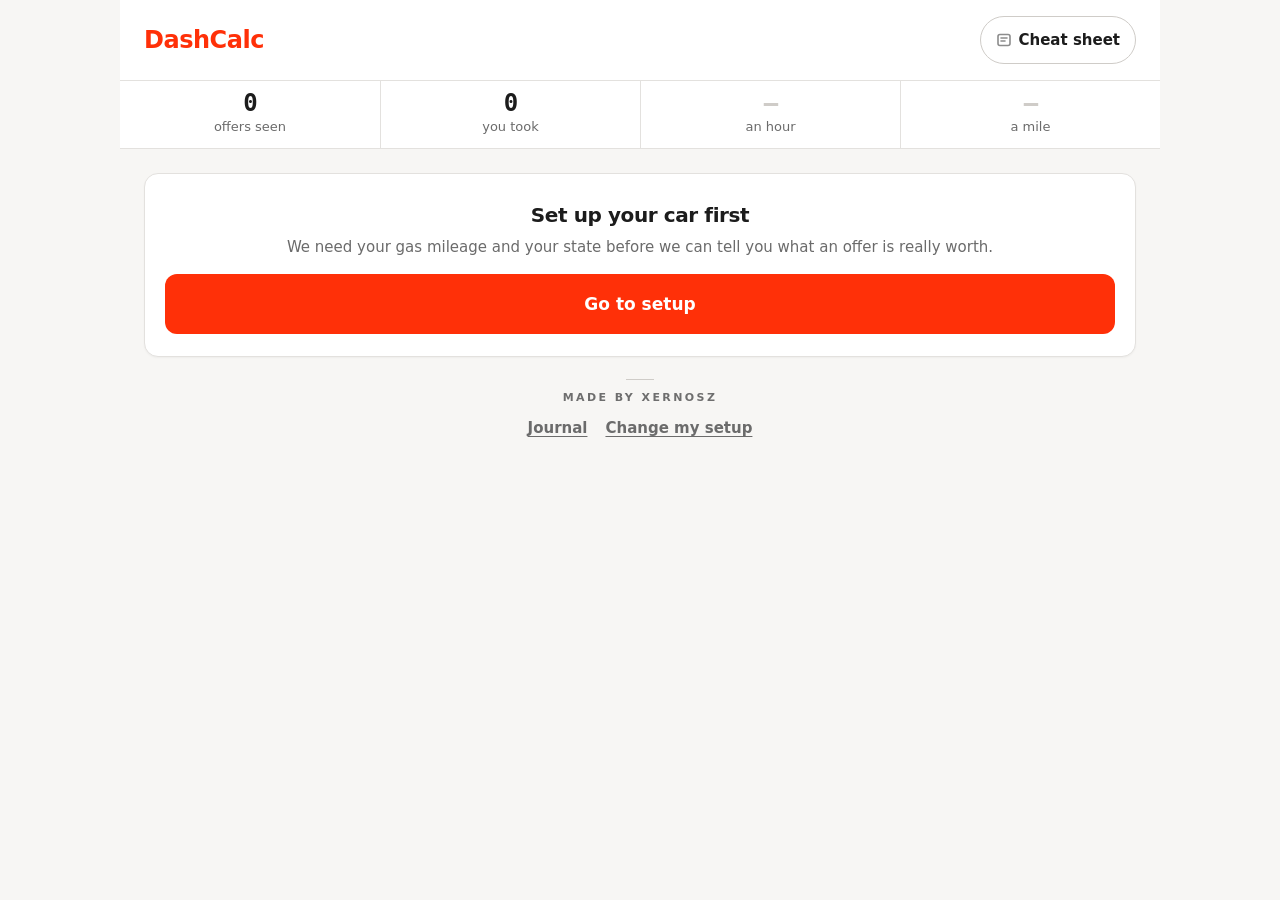
==== calculator.html @ b81530f4 "Added functionality for a toggle, in order to calculate for far trips back to a zone." ====
<!DOCTYPE html>
<html lang="en">

<head>
  <meta charset="UTF-8">
  <meta name="viewport" content="width=device-width, initial-scale=1, viewport-fit=cover">
  <meta name="color-scheme" content="light dark">
  <meta name="description" content="Type in a DoorDash offer and see what it really pays after gas and taxes.">
  <meta name="theme-color" content="#FFFFFF" media="(prefers-color-scheme: light)">
  <meta name="theme-color" content="#1D1D1D" media="(prefers-color-scheme: dark)">
  <title>Calculator &middot; DashCalc</title>

  <link rel="stylesheet" href="tokens.css">

  <style>
    .topbar {
      position: sticky;
      top: 0;
      z-index: 10;
      display: flex;
      align-items: center;
      justify-content: space-between;
      gap: 12px;
      padding: 11px 16px;
      background: var(--surface);
      border-bottom: 1px solid var(--border);
    }

    .topbar__mark {
      font-size: 1.25rem;
      font-weight: 800;
      letter-spacing: -0.02em;
      color: var(--red);
    }

    .topbar__sheet {
      display: flex;
      align-items: center;
      gap: 7px;
      min-height: 48px;
      padding: 0 15px;
      border: 1px solid var(--border-strong);
      border-radius: 999px;
      font-size: 0.9375rem;
      font-weight: 700;
      transition: border-color 150ms ease, background-color 150ms ease;
    }

    .topbar__sheet:focus-visible {
      border-color: var(--red);
      outline: none;
    }

    .topbar__sheet svg {
      opacity: 0.5;
      flex-shrink: 0;
    }

    .today {
      display: grid;
      grid-template-columns: repeat(4, 1fr);
      background: var(--surface);
      border-bottom: 1px solid var(--border);
    }

    .today__cell {
      padding: 9px 6px 11px;
      text-align: center;
    }

    .today__cell+.today__cell {
      border-left: 1px solid var(--border);
    }

    .today__v {
      font-family: var(--font-num);
      font-size: 1.25rem;
      font-weight: 800;
      letter-spacing: -0.03em;
      font-variant-numeric: tabular-nums;
      line-height: 1.1;
    }

    .today__v[data-grade] {
      color: var(--g);
    }

    .today__k {
      margin-top: 1px;
      font-size: 0.75rem;
      color: var(--text-dim);
    }

    .content {
      flex: 1;
      padding: 16px 16px 0;
    }

    .card {
      background: var(--surface);
      border: 1px solid var(--border);
      border-radius: var(--radius);
      box-shadow: 0 1px 2px rgba(0, 0, 0, 0.04);
      overflow: hidden;
    }

    .card+.card {
      margin-top: 14px;
    }

    .card__pad {
      padding: 16px;
    }

    .ask+.ask {
      margin-top: 16px;
    }

    .ask__q {
      display: block;
      font-size: 1.0625rem;
      font-weight: 700;
      letter-spacing: -0.01em;
    }

    .ask__control {
      display: flex;
      align-items: stretch;
      min-height: var(--tap);
      margin-top: 8px;
      background: var(--surface);
      border: 1px solid var(--border-strong);
      border-radius: 12px;
      overflow: hidden;
      transition: border-color 150ms ease, box-shadow 150ms ease;
    }

    .ask__control:focus-within {
      border-color: var(--red);
      box-shadow: 0 0 0 3px var(--red-tint);
    }

    .ask__sign {
      display: flex;
      align-items: center;
      padding-left: 14px;
      font-family: var(--font-num);
      font-size: 1.5rem;
      font-weight: 600;
      color: var(--text-mute);
    }

    .ask__input {
      flex: 1;
      min-width: 0;
      width: 100%;
      padding: 10px 12px;
      border: 0;
      background: transparent;
      outline: 0;
      font-family: var(--font-num);
      font-size: 1.75rem;
      font-weight: 600;
      letter-spacing: -0.03em;
      color: var(--text);
      font-variant-numeric: tabular-nums;
    }

    .ask__input::placeholder {
      color: var(--text-mute);
      font-weight: 500;
    }

    .ask__unit {
      display: flex;
      align-items: center;
      padding: 0 16px;
      background: var(--surface-2);
      border-left: 1px solid var(--border);
      font-size: 0.9375rem;
      font-weight: 600;
      color: var(--text-dim);
      white-space: nowrap;
    }

    .toggle {
      display: flex;
      align-items: center;
      gap: 14px;
      min-height: var(--tap);
      margin-top: 16px;
      padding-top: 16px;
      border-top: 1px solid var(--border);
      cursor: pointer;
    }

    .toggle__track {
      position: relative;
      flex-shrink: 0;
      width: 52px;
      height: 32px;
      border-radius: 999px;
      background: var(--border-strong);
      transition: background-color 150ms ease;
    }

    .toggle__thumb {
      position: absolute;
      top: 3px;
      left: 3px;
      width: 26px;
      height: 26px;
      border-radius: 50%;
      background: var(--surface);
      box-shadow: 0 1px 2px rgba(0, 0, 0, 0.25);
      transition: transform 150ms ease;
    }

    .toggle__input:checked+.toggle__track {
      background: var(--red);
    }

    .toggle__input:checked+.toggle__track .toggle__thumb {
      transform: translateX(20px);
    }

    .toggle__input:focus-visible+.toggle__track {
      outline: 2px solid var(--red);
      outline-offset: 2px;
    }

    .toggle__text {
      display: flex;
      flex-direction: column;
      gap: 2px;
    }

    .toggle__q {
      font-size: 1rem;
      font-weight: 700;
      letter-spacing: -0.01em;
    }

    .toggle__s {
      font-size: 0.8125rem;
      color: var(--text-dim);
      line-height: 1.3;
    }

    .more {
      border-top: 1px solid var(--border);
    }

    .more__sum {
      display: flex;
      align-items: center;
      gap: 9px;
      min-height: 54px;
      padding: 0 16px;
      list-style: none;
      cursor: pointer;
      font-size: 0.9375rem;
      font-weight: 600;
      color: var(--text-dim);
    }

    .more__sum::-webkit-details-marker {
      display: none;
    }

    .more__sum::before {
      content: "";
      flex-shrink: 0;
      width: 8px;
      height: 8px;
      border-right: 2px solid var(--text-mute);
      border-bottom: 2px solid var(--text-mute);
      transform: rotate(45deg) translate(-2px, -2px);
      transition: transform 180ms ease;
    }

    .more[open] .more__sum::before {
      transform: rotate(-135deg) translate(-2px, -2px);
    }

    .more__sum:focus-visible {
      outline: 2px solid var(--red);
      outline-offset: -2px;
    }

    .more__body {
      padding: 2px 16px 16px;
    }

    .verdict {
      display: flex;
      align-items: center;
      gap: 16px;
      padding: 18px 16px;
    }

    .dial {
      position: relative;
      flex: 0 0 auto;
      width: 108px;
      height: 108px;
      border-radius: 50%;
      background: conic-gradient(var(--g) 0 var(--fill, 0%), var(--border) var(--fill, 0%) 100%);
      display: grid;
      place-items: center;
      transition: background 260ms ease;
    }

    .dial::after {
      content: "";
      position: absolute;
      inset: 10px;
      border-radius: 50%;
      background: var(--surface);
    }

    .dial__in {
      position: relative;
      z-index: 1;
      text-align: center;
      line-height: 1;
    }

    .dial__letter {
      font-size: 3.5rem;
      font-weight: 900;
      letter-spacing: -0.06em;
      color: var(--g);
      transition: color 260ms ease;
    }

    .dial__word {
      margin-top: 4px;
      font-size: 0.625rem;
      font-weight: 700;
      letter-spacing: 0.16em;
      text-transform: uppercase;
      color: var(--text-mute);
    }

    .verdict__money {
      min-width: 0;
    }

    .verdict__big {
      font-family: var(--font-num);
      font-size: 2.875rem;
      font-weight: 800;
      letter-spacing: -0.055em;
      line-height: 1;
      font-variant-numeric: tabular-nums;
      color: var(--g);
      transition: color 260ms ease;
    }

    .verdict__sub {
      margin-top: 4px;
      font-size: 0.9375rem;
      font-weight: 600;
      color: var(--text-dim);
      line-height: 1.3;
    }

    .verdict__mile {
      margin-top: 10px;
      padding-top: 10px;
      border-top: 1px solid var(--border);
      font-size: 0.9375rem;
      font-weight: 600;
      color: var(--text-dim);
    }

    .verdict__mile span {
      font-family: var(--font-num);
      font-size: 1.3125rem;
      font-weight: 800;
      letter-spacing: -0.03em;
      font-variant-numeric: tabular-nums;
      color: var(--g);
      transition: color 260ms ease;
    }

    .verdict__note {
      margin-top: 7px;
      font-size: 0.8125rem;
      color: var(--text-mute);
    }

    .call {
      display: flex;
      align-items: center;
      justify-content: center;
      padding: 13px 16px;
      background: var(--g-tint);
      border-top: 1px solid var(--border);
      color: var(--g);
      font-size: 1.375rem;
      font-weight: 900;
      letter-spacing: 0.02em;
      text-transform: uppercase;
      transition: background-color 260ms ease, color 260ms ease;
    }

    #verdict[data-grade="S"] .dial__letter {
      color: var(--grade-s);
      text-shadow: 0 0 18px var(--grade-s), 0 0 5px var(--grade-s);
    }

    #verdict[data-grade="S"] .call {
      position: relative;
      overflow: hidden;
      border-top-color: var(--grade-s);
      letter-spacing: 0.14em;
    }

    #verdict[data-grade="S"] .call::after {
      content: "";
      position: absolute;
      top: 0;
      bottom: 0;
      left: 0;
      width: 55%;
      background: linear-gradient(100deg, transparent, var(--grade-s-shine), transparent);
      transform: translateX(-180%);
      animation: shine 2600ms ease-in-out infinite;
    }

    @keyframes shine {
      0% {
        transform: translateX(-180%);
      }

      55%,
      100% {
        transform: translateX(320%);
      }
    }

    .facts {
      display: grid;
      grid-template-columns: repeat(3, 1fr);
      border-top: 1px solid var(--border);
    }

    .facts__cell {
      padding: 12px 8px 13px;
      text-align: center;
    }

    .facts__cell+.facts__cell {
      border-left: 1px solid var(--border);
    }

    .facts__v {
      font-family: var(--font-num);
      font-size: 1.25rem;
      font-weight: 800;
      letter-spacing: -0.03em;
      font-variant-numeric: tabular-nums;
      line-height: 1.1;
    }

    .facts__k {
      margin-top: 2px;
      font-size: 0.8125rem;
      color: var(--text-dim);
    }

    .math__row {
      display: flex;
      align-items: baseline;
      gap: 8px;
      padding: 7px 0;
      font-size: 1rem;
    }

    .math__k {
      color: var(--text-dim);
      white-space: nowrap;
    }

    .math__dots {
      flex: 1;
      border-bottom: 1px dotted var(--border-strong);
      transform: translateY(-4px);
    }

    .math__v {
      font-family: var(--font-num);
      font-weight: 700;
      font-variant-numeric: tabular-nums;
      white-space: nowrap;
    }

    .math__v--neg {
      color: var(--grade-f);
    }

    .math__rule {
      height: 1px;
      background: var(--border-strong);
      margin: 8px 0;
    }

    .math__row--total .math__k {
      color: var(--text);
      font-weight: 700;
    }

    .math__note {
      margin-top: 10px;
      font-size: 0.8125rem;
      color: var(--text-mute);
    }

    .empty {
      display: flex;
      flex-direction: column;
      align-items: center;
      gap: 4px;
      padding: 44px 20px;
      text-align: center;
    }

    .empty__mark {
      width: 46px;
      height: 46px;
      margin-bottom: 8px;
      border-radius: 50%;
      border: 2px dashed var(--border-strong);
      display: grid;
      place-items: center;
      font-size: 1.25rem;
      font-weight: 800;
      color: var(--text-mute);
    }

    .empty__t {
      font-size: 1.0625rem;
      font-weight: 700;
      color: var(--text-dim);
    }

    .empty__s {
      font-size: 0.9375rem;
      color: var(--text-mute);
    }

    .setup__body {
      padding: 26px 20px 22px;
      text-align: center;
    }

    .setup__t {
      font-size: 1.25rem;
      font-weight: 800;
      letter-spacing: -0.02em;
    }

    .setup__s {
      margin-top: 6px;
      font-size: 0.9375rem;
      color: var(--text-dim);
    }

    .setup__go {
      display: flex;
      align-items: center;
      justify-content: center;
      min-height: var(--tap);
      margin-top: 16px;
      border-radius: 12px;
      background: var(--red-btn);
      color: var(--on-red);
      font-size: 1.0625rem;
      font-weight: 800;
      text-decoration: none;
    }

    .actions {
      position: sticky;
      bottom: 0;
      z-index: 5;
      display: grid;
      grid-template-columns: 1fr 1fr;
      gap: 10px;
      margin: 16px -16px 0;
      padding: 12px 16px calc(14px + env(safe-area-inset-bottom));
      background: var(--surface);
      border-top: 1px solid var(--border);
    }

    .btn {
      min-height: 64px;
      border-radius: 14px;
      font-size: 1.125rem;
      font-weight: 800;
      letter-spacing: 0.01em;
      transition: background-color 120ms ease, border-color 120ms ease, transform 80ms ease;
    }

    .btn:active {
      transform: translateY(1px);
    }

    .btn:focus-visible {
      outline: 2px solid var(--text);
      outline-offset: 3px;
    }

    .btn--skip {
      background: var(--surface);
      border: 2px solid var(--text-dim);
      color: var(--text-dim);
    }

    .btn--take {
      background: var(--red-btn);
      color: var(--on-red);
    }

    .credit__links {
      display: flex;
      gap: 18px;
    }

    .sheet-overlay {
      position: fixed;
      inset: 0;
      z-index: 40;
      display: flex;
      align-items: flex-end;
      justify-content: center;
      background: rgba(0, 0, 0, 0.42);
      backdrop-filter: blur(2px);
      -webkit-backdrop-filter: blur(2px);
      opacity: 0;
      transition: opacity 240ms ease;
    }

    .sheet-overlay--open {
      opacity: 1;
    }

    .sheet-overlay[hidden] {
      display: none;
    }

    .sheet {
      display: flex;
      flex-direction: column;
      width: 100%;
      max-width: 480px;
      max-height: 90vh;
      max-height: 90dvh;
      background: var(--surface);
      border-radius: 20px 20px 0 0;
      box-shadow: 0 -8px 34px rgba(0, 0, 0, 0.22);
      transform: translateY(100%);
      transition: transform 320ms cubic-bezier(0.2, 0.85, 0.3, 1.04), opacity 240ms ease;
    }

    .sheet--open {
      transform: translateY(0);
    }

    .sheet__grab {
      flex-shrink: 0;
      width: 40px;
      height: 5px;
      margin: 10px auto 0;
      border-radius: 999px;
      background: var(--border-strong);
    }

    .sheet__head {
      flex-shrink: 0;
      display: flex;
      align-items: flex-start;
      justify-content: space-between;
      gap: 12px;
      padding: 12px 16px 14px;
    }

    .sheet__title {
      font-size: 1.5rem;
      font-weight: 900;
      letter-spacing: -0.025em;
    }

    .sheet__sub {
      margin-top: 2px;
      font-size: 0.9375rem;
      color: var(--text-dim);
    }

    .sheet__x {
      flex: 0 0 auto;
      width: 48px;
      height: 48px;
      display: grid;
      place-items: center;
      border-radius: 50%;
      background: var(--surface-2);
      font-size: 1.5rem;
      line-height: 1;
      color: var(--text-dim);
    }

    .quick {
      flex-shrink: 0;
      margin: 0 16px;
      padding: 16px;
      border-radius: 12px;
      background: var(--grade-a-tint);
      border: 1px solid var(--grade-a);
      text-align: center;
    }

    .quick__k {
      font-size: 0.75rem;
      font-weight: 700;
      letter-spacing: 0.14em;
      text-transform: uppercase;
      color: var(--grade-a);
    }

    .quick__v {
      margin-top: 5px;
      font-size: 1.5rem;
      font-weight: 900;
      letter-spacing: -0.03em;
      color: var(--grade-a);
    }

    .quick__s {
      margin-top: 4px;
      font-size: 0.8125rem;
      color: var(--text-dim);
    }

    .seg {
      flex-shrink: 0;
      display: flex;
      gap: 4px;
      margin: 14px 16px 0;
      padding: 4px;
      background: var(--surface-2);
      border-radius: 12px;
    }

    .seg__b {
      flex: 1;
      min-height: 48px;
      border: 2px solid transparent;
      border-radius: 9px;
      font-size: 1rem;
      font-weight: 700;
      color: var(--text-dim);
      transition: background-color 160ms ease, color 160ms ease;
    }

    .seg__b--on {
      background: var(--surface);
      border: 2px solid var(--text);
      color: var(--text);
      box-shadow: 0 1px 3px rgba(0, 0, 0, 0.12);
    }

    .colhead {
      flex-shrink: 0;
      display: flex;
      margin-top: 16px;
      padding: 0 16px 8px;
      border-bottom: 1px solid var(--border);
      font-size: 0.8125rem;
      font-weight: 700;
      color: var(--text-mute);
    }

    .colhead span:first-child {
      flex: 0 0 128px;
    }

    .list {
      flex: 1;
      overflow-y: auto;
      -webkit-overflow-scrolling: touch;
      overscroll-behavior: contain;
    }

    .r {
      position: relative;
      display: flex;
      align-items: center;
      min-height: 58px;
      padding: 0 16px;
    }

    .r+.r::before {
      content: "";
      position: absolute;
      left: 16px;
      right: 16px;
      top: 0;
      height: 1px;
      background: var(--border);
    }

    .r__mi {
      flex: 0 0 128px;
      display: flex;
      align-items: baseline;
      gap: 4px;
      font-family: var(--font-num);
      font-variant-numeric: tabular-nums;
      color: var(--text-dim);
    }

    .r__mi b {
      font-size: 1.5rem;
      font-weight: 700;
      letter-spacing: -0.04em;
    }

    .r__mi i {
      font-style: normal;
      font-size: 0.8125rem;
      color: var(--text-mute);
    }

    .r__pay {
      display: flex;
      align-items: baseline;
      font-family: var(--font-num);
      font-variant-numeric: tabular-nums;
      letter-spacing: -0.045em;
    }

    .r__cur {
      font-size: 1rem;
      font-weight: 600;
      color: var(--text-mute);
      margin-right: 1px;
    }

    .r__d {
      font-size: 1.875rem;
      font-weight: 800;
    }

    .r__c {
      font-size: 1.0625rem;
      font-weight: 700;
      color: var(--text-dim);
    }

    .r--here {
      background: var(--red-tint);
    }

    .r--here::after {
      content: "";
      position: absolute;
      left: 0;
      top: 0;
      bottom: 0;
      width: 4px;
      background: var(--red);
    }

    .r--here .r__mi,
    .r--here .r__c {
      color: var(--text);
    }

    .r__flag {
      margin-left: auto;
      font-size: 0.75rem;
      font-weight: 800;
      color: var(--red);
    }

    .sheet__foot {
      flex-shrink: 0;
      padding: 14px 16px calc(18px + env(safe-area-inset-bottom));
      border-top: 1px solid var(--border);
      background: var(--surface-2);
      font-size: 0.9375rem;
      color: var(--text-dim);
      line-height: 1.45;
    }

    .sheet__foot b {
      color: var(--text);
    }

    .chips {
      display: flex;
      flex-wrap: wrap;
      gap: 5px;
      margin-top: 10px;
    }

    .chips span {
      font-family: var(--font-num);
      font-size: 0.75rem;
      color: var(--text-dim);
      background: var(--surface);
      border: 1px solid var(--border);
      border-radius: 6px;
      padding: 2px 7px;
    }

    @media (hover: hover) {
      .topbar__sheet:hover {
        border-color: var(--red);
      }

      .btn--skip:hover {
        border-color: var(--text-dim);
        color: var(--text);
      }

      .btn--take:hover,
      .setup__go:hover {
        background: var(--red-press);
      }

      .sheet__x:hover {
        background: var(--border);
        color: var(--text);
      }

      .credit__link:hover {
        color: var(--accent);
      }
    }

    @media (max-width: 360px) {
      .verdict {
        gap: 12px;
        padding: 16px 12px;
      }

      .dial {
        width: 88px;
        height: 88px;
      }

      .dial__letter {
        font-size: 2.5rem;
      }

      .verdict__big {
        font-size: 2rem;
      }

      .facts__v {
        font-size: 1.0625rem;
      }

      .r__mi,
      .colhead span:first-child {
        flex: 0 0 96px;
      }
    }

    @media (min-width: 620px) {
      body {
        font-size: 1.125rem;
      }

      .app {
        max-width: 560px;
      }

      .content {
        padding: 20px 20px 0;
      }

      .actions {
        margin: 20px -20px 0;
        padding: 14px 20px calc(16px + env(safe-area-inset-bottom));
      }

      .ask__input {
        font-size: 1.875rem;
      }

      .verdict__big {
        font-size: 3rem;
      }

      .dial {
        width: 120px;
        height: 120px;
      }

      .dial__letter {
        font-size: 3.5rem;
      }
    }

    @media (min-width: 900px) {
      body {
        padding-bottom: 40px;
      }

      .app {
        max-width: 1040px;
        min-height: 0;
      }

      .topbar {
        position: static;
        padding: 16px 24px;
      }

      .topbar__mark {
        font-size: 1.5rem;
      }

      .today__v {
        font-size: 1.5rem;
      }

      .today__k {
        font-size: 0.8125rem;
      }

      .content {
        padding: 24px 24px 0;
      }

      #calc-body {
        display: grid;
        grid-template-columns: minmax(0, 1fr) minmax(0, 1fr);
        gap: 20px;
        align-items: start;
      }

      #calc-body[hidden] {
        display: none;
      }

      .offer-card {
        grid-column: 1;
        grid-row: 1;
      }

      #verdict {
        grid-column: 2;
        grid-row: 1;
        margin-top: 0;
      }

      .actions {
        grid-column: 2;
        grid-row: 2;
        position: static;
        margin: 0;
        padding: 0;
        background: none;
        border-top: 0;
      }

      .card__pad {
        padding: 20px;
      }

      .ask__input {
        font-size: 2rem;
      }

      .verdict {
        gap: 20px;
        padding: 24px 20px;
      }

      .verdict__big {
        font-size: 3.25rem;
      }

      .dial {
        width: 128px;
        height: 128px;
      }

      .dial__letter {
        font-size: 3.75rem;
      }

      .call {
        padding: 15px 16px;
        font-size: 1.5rem;
      }

      .facts__v {
        font-size: 1.375rem;
      }

      .sheet-overlay {
        align-items: center;
        padding: 24px;
      }

      .sheet {
        max-width: 560px;
        max-height: 84vh;
        max-height: 84dvh;
        border-radius: 18px;
        opacity: 0;
        transform: translateY(14px) scale(0.97);
      }

      .sheet--open {
        opacity: 1;
        transform: none;
      }

      .sheet__grab {
        display: none;
      }

      .sheet__foot {
        padding-bottom: 18px;
      }
    }

    @media (max-height: 540px) and (orientation: landscape) {

      .topbar,
      .actions {
        position: static;
      }

      .dial {
        width: 84px;
        height: 84px;
      }

      .dial__letter {
        font-size: 2.5rem;
      }

      .verdict {
        padding: 14px 16px;
      }

      .verdict__big {
        font-size: 2.25rem;
      }

      .ask__control {
        min-height: 48px;
      }

      .ask__input {
        font-size: 1.5rem;
      }

      .btn {
        min-height: 50px;
      }

      .call {
        padding: 9px 16px;
        font-size: 1.125rem;
      }
    }
  </style>
</head>

<body>
  <div class="app">

    <header class="topbar">
      <span class="topbar__mark">DashCalc</span>
      <button class="topbar__sheet" id="sheet-open" type="button">
        <svg width="16" height="16" viewBox="0 0 16 16" fill="none" aria-hidden="true" focusable="false">
          <rect x="2" y="2.5" width="12" height="11" rx="2" stroke="currentColor" stroke-width="1.6" />
          <path d="M5 6h6M5 9h4" stroke="currentColor" stroke-width="1.6" stroke-linecap="round" />
        </svg>
        Cheat sheet
      </button>
    </header>

    <div class="today">
      <div class="today__cell">
        <div class="today__v" id="today-seen">0</div>
        <div class="today__k">offers seen</div>
      </div>
      <div class="today__cell">
        <div class="today__v" id="today-taken">0</div>
        <div class="today__k">you took</div>
      </div>
      <div class="today__cell">
        <div class="today__v" id="today-hourly">&mdash;</div>
        <div class="today__k">an hour</div>
      </div>
      <div class="today__cell">
        <div class="today__v" id="today-permile">&mdash;</div>
        <div class="today__k">a mile</div>
      </div>
    </div>

    <main class="content">
      <h1 class="vh">Offer calculator</h1>

      <section class="card" id="no-setup" hidden>
        <div class="setup__body">
          <h2 class="setup__t">Set up your car first</h2>
          <p class="setup__s">We need your gas mileage and your state before we can tell you what an offer is really
            worth.</p>
          <a class="setup__go" href="index.html">Go to setup</a>
        </div>
      </section>

      <div id="calc-body">

        <section class="card offer-card">
          <div class="card__pad">
            <div class="ask">
              <label class="ask__q" for="offer-pay">How much do they pay?</label>
              <div class="ask__control">
                <span class="ask__sign" aria-hidden="true">$</span>
                <input class="ask__input" id="offer-pay" name="offerPay" type="text" inputmode="decimal"
                  enterkeyhint="next" autocomplete="off" placeholder="0.00">
              </div>
            </div>

            <div class="ask">
              <label class="ask__q" for="offer-miles">How many miles?</label>
              <div class="ask__control">
                <input class="ask__input" id="offer-miles" name="offerMiles" type="text" inputmode="decimal"
                  enterkeyhint="done" autocomplete="off" placeholder="0.0">
                <span class="ask__unit">miles</span>
              </div>
            </div>

            <label class="toggle" for="far-trip">
              <input class="toggle__input vh" type="checkbox" id="far-trip" name="farTrip">
              <span class="toggle__track" aria-hidden="true">
                <span class="toggle__thumb"></span>
              </span>
              <span class="toggle__text">
                <span class="toggle__q">Far trip?</span>
                <span class="toggle__s">We'll double the mileage to cover driving back to a zone.</span>
              </span>
            </label>
          </div>

        </section>

        <section class="card" id="verdict" data-grade="" style="--fill:0%">

          <div id="verdict-empty">
            <div class="empty">
              <span class="empty__mark" aria-hidden="true">?</span>
              <span class="empty__t">Type the offer above</span>
              <span class="empty__s">You'll get an answer right away</span>
            </div>
          </div>

          <div id="verdict-body" hidden>
            <div class="verdict">
              <div class="dial">
                <div class="dial__in">
                  <div class="dial__letter" id="verdict-letter">&mdash;</div>
                  <div class="dial__word">Grade</div>
                </div>
              </div>
              <div class="verdict__money">
                <div class="verdict__big" id="verdict-hourly">$0.00</div>
                <div class="verdict__sub">an hour</div>
                <div class="verdict__mile"><span id="verdict-permile">$0.00</span> a mile</div>
                <div class="verdict__note">after gas and taxes</div>
              </div>
            </div>

            <div class="call" id="verdict-call" aria-live="polite" aria-atomic="true">&mdash;</div>

            <div class="facts">
              <div class="facts__cell">
                <div class="facts__v" id="fact-keep">&mdash;</div>
                <div class="facts__k">you keep</div>
              </div>
              <div class="facts__cell">
                <div class="facts__v" id="fact-time">&mdash;</div>
                <div class="facts__k">how long</div>
              </div>
              <div class="facts__cell">
                <div class="facts__v" id="fact-costs">&mdash;</div>
                <div class="facts__k">gas + tax</div>
              </div>
            </div>

            <details class="more">
              <summary class="more__sum">See the math</summary>
              <div class="more__body">
                <div class="math__row">
                  <span class="math__k">They pay you</span>
                  <span class="math__dots"></span>
                  <span class="math__v" id="math-pay">&mdash;</span>
                </div>
                <div class="math__row">
                  <span class="math__k">Gas costs you</span>
                  <span class="math__dots"></span>
                  <span class="math__v math__v--neg" id="math-gas">&mdash;</span>
                </div>
                <div class="math__row">
                  <span class="math__k">Save for taxes</span>
                  <span class="math__dots"></span>
                  <span class="math__v math__v--neg" id="math-tax">&mdash;</span>
                </div>
                <div class="math__rule"></div>
                <div class="math__row math__row--total">
                  <span class="math__k">You keep</span>
                  <span class="math__dots"></span>
                  <span class="math__v" id="math-keep">&mdash;</span>
                </div>
                <p class="math__note">Taxes are what you should set aside, not what you pay today.</p>
              </div>
            </details>
          </div>
        </section>

        <div class="actions">
          <button class="btn btn--skip" id="btn-skip" type="button">Skip it</button>
          <button class="btn btn--take" id="btn-take" type="button">Take it</button>
        </div>
      </div>

    </main>

    <footer class="credit">
      <span class="credit__text">Made by Xernosz</span>
      <div class="credit__links">
        <a class="credit__link" href="ledger.html">Journal</a>
        <a class="credit__link" href="index.html">Change my setup</a>
      </div>
    </footer>
  </div>

  <div class="sheet-overlay" id="sheet-overlay" hidden>
    <div class="sheet" id="sheet" role="dialog" aria-modal="true" aria-labelledby="sheet-title">

      <span class="sheet__grab" aria-hidden="true"></span>

      <div class="sheet__head">
        <div>
          <h2 class="sheet__title" id="sheet-title">Cheat sheet</h2>
          <p class="sheet__sub">What an offer should pay</p>
        </div>
        <button class="sheet__x" id="sheet-close" type="button" aria-label="Close">&times;</button>
      </div>

      <div class="quick">
        <div class="quick__k">Easy way to remember</div>
        <div class="quick__v" id="sheet-quick">&mdash;</div>
        <div class="quick__s">Works for your car, your gas, your state</div>
      </div>

      <div class="seg" role="group" aria-label="Which line to show">
        <button class="seg__b seg__b--on" id="seg-good" type="button" aria-pressed="true">Good</button>
        <button class="seg__b" id="seg-great" type="button" aria-pressed="false">Great</button>
      </div>

      <div class="colhead">
        <span>If it's this far</span>
        <span>It should pay</span>
      </div>

      <div class="list" id="sheet-list">
        <div class="r" data-mi="1">
          <div class="r__mi"><b>1</b><i>mile</i></div>
          <div class="r__pay"><span class="r__cur">$</span><span class="r__d">&mdash;</span><span class="r__c"></span>
          </div>
          <span class="r__flag" hidden>yours</span>
        </div>
        <div class="r" data-mi="2">
          <div class="r__mi"><b>2</b><i>miles</i></div>
          <div class="r__pay"><span class="r__cur">$</span><span class="r__d">&mdash;</span><span class="r__c"></span>
          </div>
          <span class="r__flag" hidden>yours</span>
        </div>
        <div class="r" data-mi="3">
          <div class="r__mi"><b>3</b><i>miles</i></div>
          <div class="r__pay"><span class="r__cur">$</span><span class="r__d">&mdash;</span><span class="r__c"></span>
          </div>
          <span class="r__flag" hidden>yours</span>
        </div>
        <div class="r" data-mi="4">
          <div class="r__mi"><b>4</b><i>miles</i></div>
          <div class="r__pay"><span class="r__cur">$</span><span class="r__d">&mdash;</span><span class="r__c"></span>
          </div>
          <span class="r__flag" hidden>yours</span>
        </div>
        <div class="r" data-mi="5">
          <div class="r__mi"><b>5</b><i>miles</i></div>
          <div class="r__pay"><span class="r__cur">$</span><span class="r__d">&mdash;</span><span class="r__c"></span>
          </div>
          <span class="r__flag" hidden>yours</span>
        </div>
        <div class="r" data-mi="6">
          <div class="r__mi"><b>6</b><i>miles</i></div>
          <div class="r__pay"><span class="r__cur">$</span><span class="r__d">&mdash;</span><span class="r__c"></span>
          </div>
          <span class="r__flag" hidden>yours</span>
        </div>
        <div class="r" data-mi="7">
          <div class="r__mi"><b>7</b><i>miles</i></div>
          <div class="r__pay"><span class="r__cur">$</span><span class="r__d">&mdash;</span><span class="r__c"></span>
          </div>
          <span class="r__flag" hidden>yours</span>
        </div>
        <div class="r" data-mi="8">
          <div class="r__mi"><b>8</b><i>miles</i></div>
          <div class="r__pay"><span class="r__cur">$</span><span class="r__d">&mdash;</span><span class="r__c"></span>
          </div>
          <span class="r__flag" hidden>yours</span>
        </div>
        <div class="r" data-mi="9">
          <div class="r__mi"><b>9</b><i>miles</i></div>
          <div class="r__pay"><span class="r__cur">$</span><span class="r__d">&mdash;</span><span class="r__c"></span>
          </div>
          <span class="r__flag" hidden>yours</span>
        </div>
        <div class="r" data-mi="10">
          <div class="r__mi"><b>10</b><i>miles</i></div>
          <div class="r__pay"><span class="r__cur">$</span><span class="r__d">&mdash;</span><span class="r__c"></span>
          </div>
          <span class="r__flag" hidden>yours</span>
        </div>
        <div class="r" data-mi="11">
          <div class="r__mi"><b>11</b><i>miles</i></div>
          <div class="r__pay"><span class="r__cur">$</span><span class="r__d">&mdash;</span><span class="r__c"></span>
          </div>
          <span class="r__flag" hidden>yours</span>
        </div>
        <div class="r" data-mi="12">
          <div class="r__mi"><b>12</b><i>miles</i></div>
          <div class="r__pay"><span class="r__cur">$</span><span class="r__d">&mdash;</span><span class="r__c"></span>
          </div>
          <span class="r__flag" hidden>yours</span>
        </div>
        <div class="r" data-mi="13">
          <div class="r__mi"><b>13</b><i>miles</i></div>
          <div class="r__pay"><span class="r__cur">$</span><span class="r__d">&mdash;</span><span class="r__c"></span>
          </div>
          <span class="r__flag" hidden>yours</span>
        </div>
        <div class="r" data-mi="14">
          <div class="r__mi"><b>14</b><i>miles</i></div>
          <div class="r__pay"><span class="r__cur">$</span><span class="r__d">&mdash;</span><span class="r__c"></span>
          </div>
          <span class="r__flag" hidden>yours</span>
        </div>
        <div class="r" data-mi="15">
          <div class="r__mi"><b>15</b><i>miles</i></div>
          <div class="r__pay"><span class="r__cur">$</span><span class="r__d">&mdash;</span><span class="r__c"></span>
          </div>
          <span class="r__flag" hidden>yours</span>
        </div>
      </div>

      <div class="sheet__foot">
        Pay less than this and you're making <b>under $20 an hour</b> once gas and taxes come out.
        <div class="chips" id="sheet-chips">
          <span>&mdash; mpg</span>
          <span>&mdash; /gal</span>
          <span>&mdash;</span>
          <span>&mdash; min wait</span>
          <span>&mdash; mph</span>
        </div>
      </div>
    </div>
  </div>

  <script src="offers.js"></script>
  <script src="calculator.js"></script>
</body>

</html>
---- tokens.css ----
*,
*::before,
*::after {
  box-sizing: border-box;
  margin: 0;
  padding: 0;
}

html {
  -webkit-text-size-adjust: 100%;
}

body {
  min-height: 100vh;
  min-height: 100dvh;
}

input,
select,
button,
textarea {
  font: inherit;
  color: inherit;
}

button {
  cursor: pointer;
  background: none;
  border: 0;
}

a {
  color: inherit;
}

a,
button,
summary {
  -webkit-tap-highlight-color: transparent;
}

.vh {
  position: absolute;
  width: 1px;
  height: 1px;
  margin: -1px;
  padding: 0;
  overflow: hidden;
  clip-path: inset(50%);
  white-space: nowrap;
  border: 0;
}

:root {
  --red: #FF3008;
  --red-press: #C72405;
  --red-btn: var(--red);
  --red-tint: #FFEDE8;
  --on-red: #FFFFFF;

  --accent: #927209;

  --bg: #F7F6F4;
  --surface: #FFFFFF;
  --surface-2: #F2F1EF;

  --text: #1C1C1C;
  --text-dim: #6B6B6B;
  --text-mute: #6E6E6E;

  --border: #E3E1DE;
  --border-strong: #CFCCC8;

  --good: #12824A;

  --tap: 60px;
  --radius: 14px;

  --font: system-ui, -apple-system, "Segoe UI", Roboto, Helvetica, Arial, sans-serif;
  --font-num: ui-monospace, "SF Mono", "Cascadia Mono", "Segoe UI Mono", Menlo, Consolas, monospace;

  --grade-a: #0E6B45;
  --grade-b: #3D8B3A;
  --grade-c: #A67A00;
  --grade-d: #C2621B;
  --grade-f: #A8231A;

  --grade-a-tint: #E4EFEA;
  --grade-b-tint: #E9F1E6;
  --grade-c-tint: #F7F0DC;
  --grade-d-tint: #FAECE1;
  --grade-f-tint: #F7E6E4;

  --grade-s: #927209;
  --grade-s-tint: #F7EDCB;
  --grade-s-shine: rgba(255, 244, 214, 0.75);
}

@media (prefers-color-scheme: dark) {
  :root {
    --red: #FF5A3C;
    --red-press: #D9330F;
    --red-btn: #E6390F;
    --red-tint: #2A1712;
    --on-red: #FFFFFF;

    --accent: #F0CE63;

    --bg: #121212;
    --surface: #1D1D1D;
    --surface-2: #262626;

    --text: #F1F0EE;
    --text-dim: #A3A09C;
    --text-mute: #96938F;

    --border: #333230;
    --border-strong: #454341;

    --good: #4ADE80;

    --grade-a: #3FBF89;
    --grade-b: #63C463;
    --grade-c: #E0A93C;
    --grade-d: #E8834A;
    --grade-f: #E96A5E;

    --grade-a-tint: #12261F;
    --grade-b-tint: #17251A;
    --grade-c-tint: #2B2412;
    --grade-d-tint: #2C1E14;
    --grade-f-tint: #2C1816;

    --grade-s: #F0CE63;
    --grade-s-tint: #2E2708;
    --grade-s-shine: rgba(255, 240, 194, 0.5);
  }
}

[data-grade="A"] {
  --g: var(--grade-a);
  --g-tint: var(--grade-a-tint);
}

[data-grade="B"] {
  --g: var(--grade-b);
  --g-tint: var(--grade-b-tint);
}

[data-grade="C"] {
  --g: var(--grade-c);
  --g-tint: var(--grade-c-tint);
}

[data-grade="D"] {
  --g: var(--grade-d);
  --g-tint: var(--grade-d-tint);
}

[data-grade="F"] {
  --g: var(--grade-f);
  --g-tint: var(--grade-f-tint);
}

[data-grade="S"] {
  --g: var(--grade-s);
  --g-tint: var(--grade-s-tint);
}

[data-grade=""] {
  --g: var(--border-strong);
  --g-tint: var(--surface-2);
}

body {
  background: var(--bg);
  color: var(--text);
  font-family: var(--font);
  font-size: 1.0625rem;
  line-height: 1.5;
  -webkit-font-smoothing: antialiased;
}

.app {
  max-width: 480px;
  margin: 0 auto;
  min-height: 100vh;
  min-height: 100dvh;
  background: var(--bg);
  display: flex;
  flex-direction: column;
}

.credit {
  display: flex;
  flex-direction: column;
  align-items: center;
  gap: 10px;
  padding: 22px 20px calc(26px + env(safe-area-inset-bottom));
  text-align: center;
}

.credit::before {
  content: "";
  width: 28px;
  height: 1px;
  background: var(--border-strong);
}

.credit__text {
  font-size: 0.6875rem;
  font-weight: 600;
  text-transform: uppercase;
  letter-spacing: 0.22em;
  color: var(--text-mute);
}

.credit__name {
  color: var(--text-dim);
}

.credit__link {
  font-size: 0.9375rem;
  font-weight: 600;
  color: var(--text-dim);
  text-decoration: underline;
  text-underline-offset: 3px;
}

@media (prefers-reduced-motion: reduce) {

  *,
  *::before,
  *::after {
    animation-duration: 0.01ms !important;
    transition-duration: 0.01ms !important;
  }
}
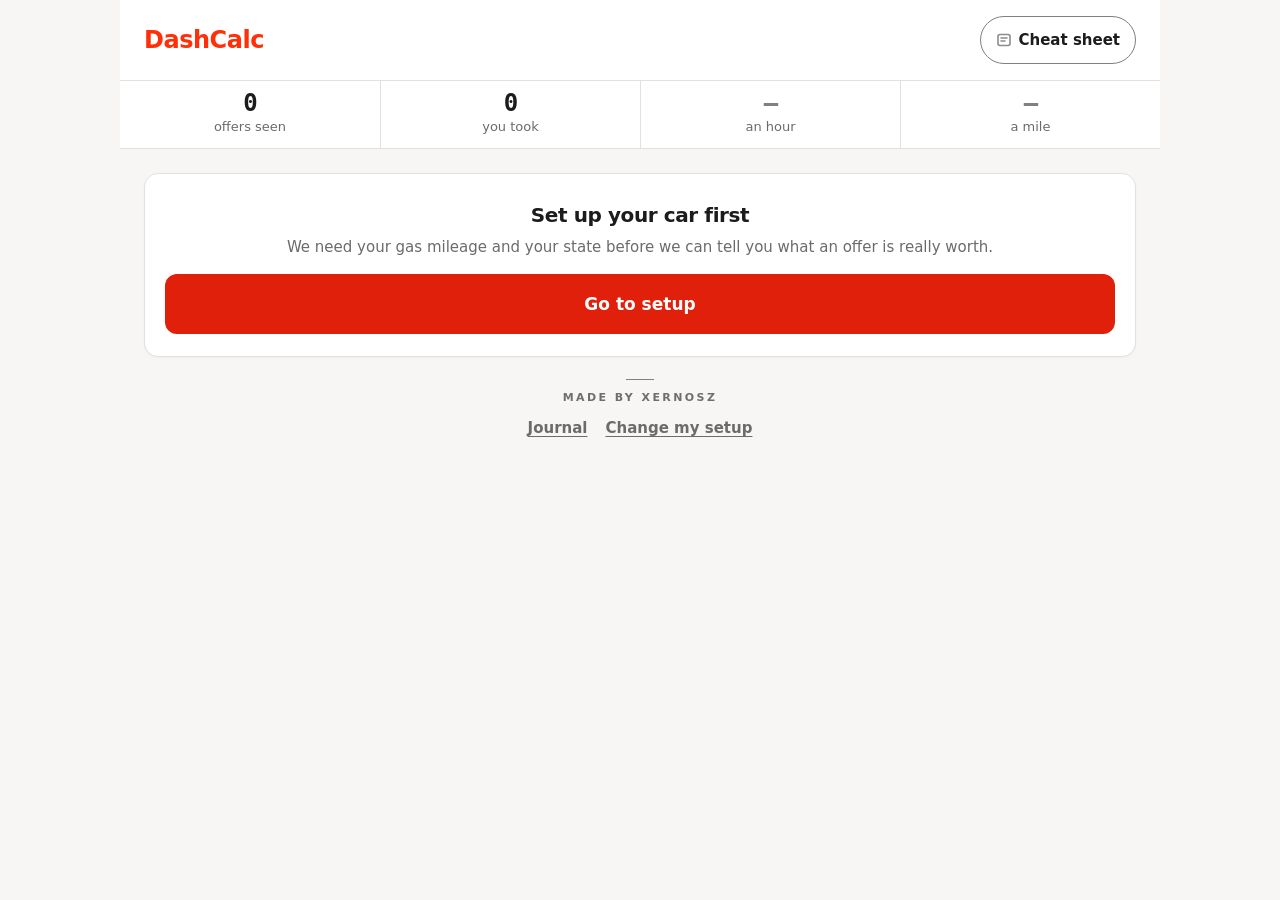
==== commit 09bed9a9: "Fix for button and border contrast, and darkmode knob color" ====
--- a/calculator.html
+++ b/calculator.html
@@ -5,7 +5,7 @@
   <meta charset="UTF-8">
   <meta name="viewport" content="width=device-width, initial-scale=1, viewport-fit=cover">
   <meta name="color-scheme" content="light dark">
-  <meta name="description" content="Type in a DoorDash offer and see what it really pays after gas and taxes.">
+  <meta name="description" content="Type in a DoorDash offer and see what it really pays after gas, wear, and taxes.">
   <meta name="theme-color" content="#FFFFFF" media="(prefers-color-scheme: light)">
   <meta name="theme-color" content="#1D1D1D" media="(prefers-color-scheme: dark)">
   <title>Calculator &middot; DashCalc</title>
@@ -211,7 +211,7 @@
       width: 26px;
       height: 26px;
       border-radius: 50%;
-      background: var(--surface);
+      background: var(--on-red);
       box-shadow: 0 1px 2px rgba(0, 0, 0, 0.25);
       transition: transform 150ms ease;
     }
@@ -1280,7 +1280,7 @@
                 <div class="verdict__big" id="verdict-hourly">$0.00</div>
                 <div class="verdict__sub">an hour</div>
                 <div class="verdict__mile"><span id="verdict-permile">$0.00</span> a mile</div>
-                <div class="verdict__note">after gas and taxes</div>
+                <div class="verdict__note">after gas, wear, and taxes</div>
               </div>
             </div>
 
@@ -1297,7 +1297,7 @@
               </div>
               <div class="facts__cell">
                 <div class="facts__v" id="fact-costs">&mdash;</div>
-                <div class="facts__k">gas + tax</div>
+                <div class="facts__k">costs</div>
               </div>
             </div>
 
@@ -1315,6 +1315,11 @@
                   <span class="math__v math__v--neg" id="math-gas">&mdash;</span>
                 </div>
                 <div class="math__row">
+                  <span class="math__k">Wear and tear</span>
+                  <span class="math__dots"></span>
+                  <span class="math__v math__v--neg" id="math-wear">&mdash;</span>
+                </div>
+                <div class="math__row">
                   <span class="math__k">Save for taxes</span>
                   <span class="math__dots"></span>
                   <span class="math__v math__v--neg" id="math-tax">&mdash;</span>
@@ -1325,7 +1330,7 @@
                   <span class="math__dots"></span>
                   <span class="math__v" id="math-keep">&mdash;</span>
                 </div>
-                <p class="math__note">Taxes are what you should set aside, not what you pay today.</p>
+                <p class="math__note">Taxes are what you should set aside, not what you pay today. Wear and tear is a rough estimate, not an exact cost.</p>
               </div>
             </details>
           </div>
@@ -1471,7 +1476,7 @@
       </div>
 
       <div class="sheet__foot">
-        Pay less than this and you're making <b>under $20 an hour</b> once gas and taxes come out.
+        Pay less than this and you're below the line you picked, once gas, wear, and taxes come out.
         <div class="chips" id="sheet-chips">
           <span>&mdash; mpg</span>
           <span>&mdash; /gal</span>
--- a/tokens.css
+++ b/tokens.css
@@ -54,7 +54,7 @@
 :root {
   --red: #FF3008;
   --red-press: #C72405;
-  --red-btn: var(--red);
+  --red-btn: #E0200A;
   --red-tint: #FFEDE8;
   --on-red: #FFFFFF;
 
@@ -69,7 +69,7 @@
   --text-mute: #6E6E6E;
 
   --border: #E3E1DE;
-  --border-strong: #CFCCC8;
+  --border-strong: #808080;
 
   --good: #12824A;
 
@@ -100,7 +100,7 @@
   :root {
     --red: #FF5A3C;
     --red-press: #D9330F;
-    --red-btn: #E6390F;
+    --red-btn: #E0200A;
     --red-tint: #2A1712;
     --on-red: #FFFFFF;
 
@@ -115,7 +115,7 @@
     --text-mute: #96938F;
 
     --border: #333230;
-    --border-strong: #454341;
+    --border-strong: #7A7A7A;
 
     --good: #4ADE80;
 
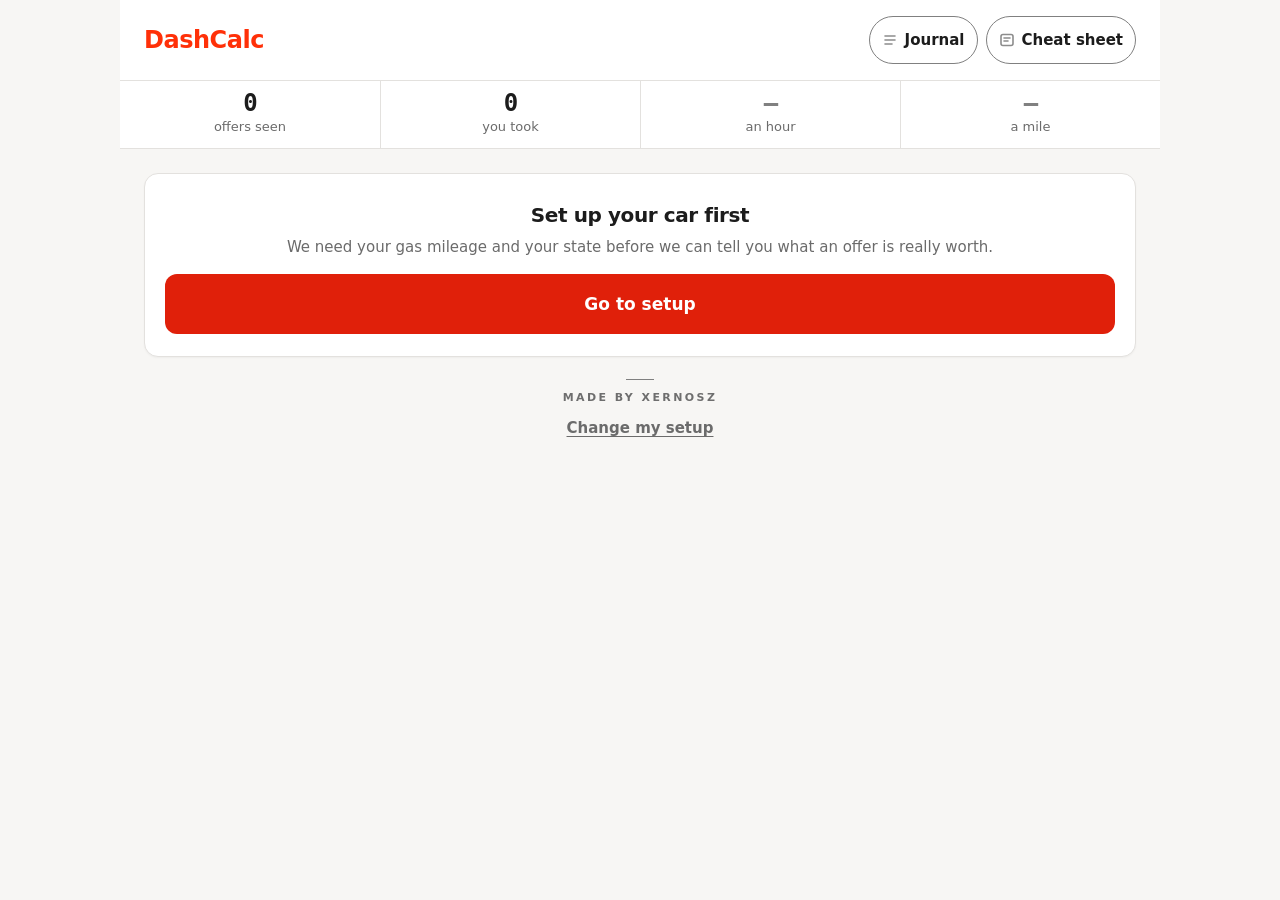
==== commit 39e47ee8: "Added journal to topbar, fixed landscape layout, and used dialogue for popups" ====
--- a/calculator.html
+++ b/calculator.html
@@ -33,16 +33,26 @@
       color: var(--red);
     }
 
+    .topbar__actions {
+      display: flex;
+      align-items: center;
+      gap: 8px;
+      min-width: 0;
+    }
+
     .topbar__sheet {
       display: flex;
       align-items: center;
       gap: 7px;
       min-height: 48px;
-      padding: 0 15px;
+      padding: 0 12px;
       border: 1px solid var(--border-strong);
       border-radius: 999px;
       font-size: 0.9375rem;
       font-weight: 700;
+      color: var(--text);
+      text-decoration: none;
+      white-space: nowrap;
       transition: border-color 150ms ease, background-color 150ms ease;
     }
 
@@ -633,9 +643,16 @@
       position: fixed;
       inset: 0;
       z-index: 40;
-      display: flex;
       align-items: flex-end;
       justify-content: center;
+      width: 100%;
+      height: 100%;
+      margin: 0;
+      padding: 0;
+      border: 0;
+      max-width: none;
+      max-height: none;
+      color: inherit;
       background: rgba(0, 0, 0, 0.42);
       backdrop-filter: blur(2px);
       -webkit-backdrop-filter: blur(2px);
@@ -643,12 +660,12 @@
       transition: opacity 240ms ease;
     }
 
+    .sheet-overlay[open] {
+      display: flex;
+    }
+
     .sheet-overlay--open {
       opacity: 1;
-    }
-
-    .sheet-overlay[hidden] {
-      display: none;
     }
 
     .sheet {
@@ -1140,6 +1157,37 @@
         position: static;
       }
 
+      #calc-body {
+        display: grid;
+        grid-template-columns: minmax(0, 1fr) minmax(0, 1fr);
+        gap: 16px;
+        align-items: start;
+      }
+
+      #calc-body[hidden] {
+        display: none;
+      }
+
+      .offer-card {
+        grid-column: 1;
+        grid-row: 1;
+      }
+
+      #verdict {
+        grid-column: 2;
+        grid-row: 1;
+        margin-top: 0;
+      }
+
+      .actions {
+        grid-column: 2;
+        grid-row: 2;
+        margin: 0;
+        padding: 0;
+        background: none;
+        border-top: 0;
+      }
+
       .dial {
         width: 84px;
         height: 84px;
@@ -1182,13 +1230,21 @@
 
     <header class="topbar">
       <span class="topbar__mark">DashCalc</span>
-      <button class="topbar__sheet" id="sheet-open" type="button">
-        <svg width="16" height="16" viewBox="0 0 16 16" fill="none" aria-hidden="true" focusable="false">
-          <rect x="2" y="2.5" width="12" height="11" rx="2" stroke="currentColor" stroke-width="1.6" />
-          <path d="M5 6h6M5 9h4" stroke="currentColor" stroke-width="1.6" stroke-linecap="round" />
-        </svg>
-        Cheat sheet
-      </button>
+      <div class="topbar__actions">
+        <a class="topbar__sheet" href="ledger.html">
+          <svg width="16" height="16" viewBox="0 0 16 16" fill="none" aria-hidden="true" focusable="false">
+            <path d="M3 4h10M3 8h10M3 12h7" stroke="currentColor" stroke-width="1.6" stroke-linecap="round" />
+          </svg>
+          Journal
+        </a>
+        <button class="topbar__sheet" id="sheet-open" type="button">
+          <svg width="16" height="16" viewBox="0 0 16 16" fill="none" aria-hidden="true" focusable="false">
+            <rect x="2" y="2.5" width="12" height="11" rx="2" stroke="currentColor" stroke-width="1.6" />
+            <path d="M5 6h6M5 9h4" stroke="currentColor" stroke-width="1.6" stroke-linecap="round" />
+          </svg>
+          Cheat sheet
+        </button>
+      </div>
     </header>
 
     <div class="today">
@@ -1347,14 +1403,13 @@
     <footer class="credit">
       <span class="credit__text">Made by Xernosz</span>
       <div class="credit__links">
-        <a class="credit__link" href="ledger.html">Journal</a>
         <a class="credit__link" href="index.html">Change my setup</a>
       </div>
     </footer>
   </div>
 
-  <div class="sheet-overlay" id="sheet-overlay" hidden>
-    <div class="sheet" id="sheet" role="dialog" aria-modal="true" aria-labelledby="sheet-title">
+  <dialog class="sheet-overlay" id="sheet-overlay" aria-labelledby="sheet-title">
+    <div class="sheet" id="sheet">
 
       <span class="sheet__grab" aria-hidden="true"></span>
 
@@ -1486,7 +1541,7 @@
         </div>
       </div>
     </div>
-  </div>
+  </dialog>
 
   <script src="offers.js"></script>
   <script src="calculator.js"></script>
--- a/tokens.css
+++ b/tokens.css
@@ -225,6 +225,8 @@
   color: var(--text-dim);
   text-decoration: underline;
   text-underline-offset: 3px;
+  padding: 13px 8px;
+  margin: -13px -8px;
 }
 
 @media (prefers-reduced-motion: reduce) {
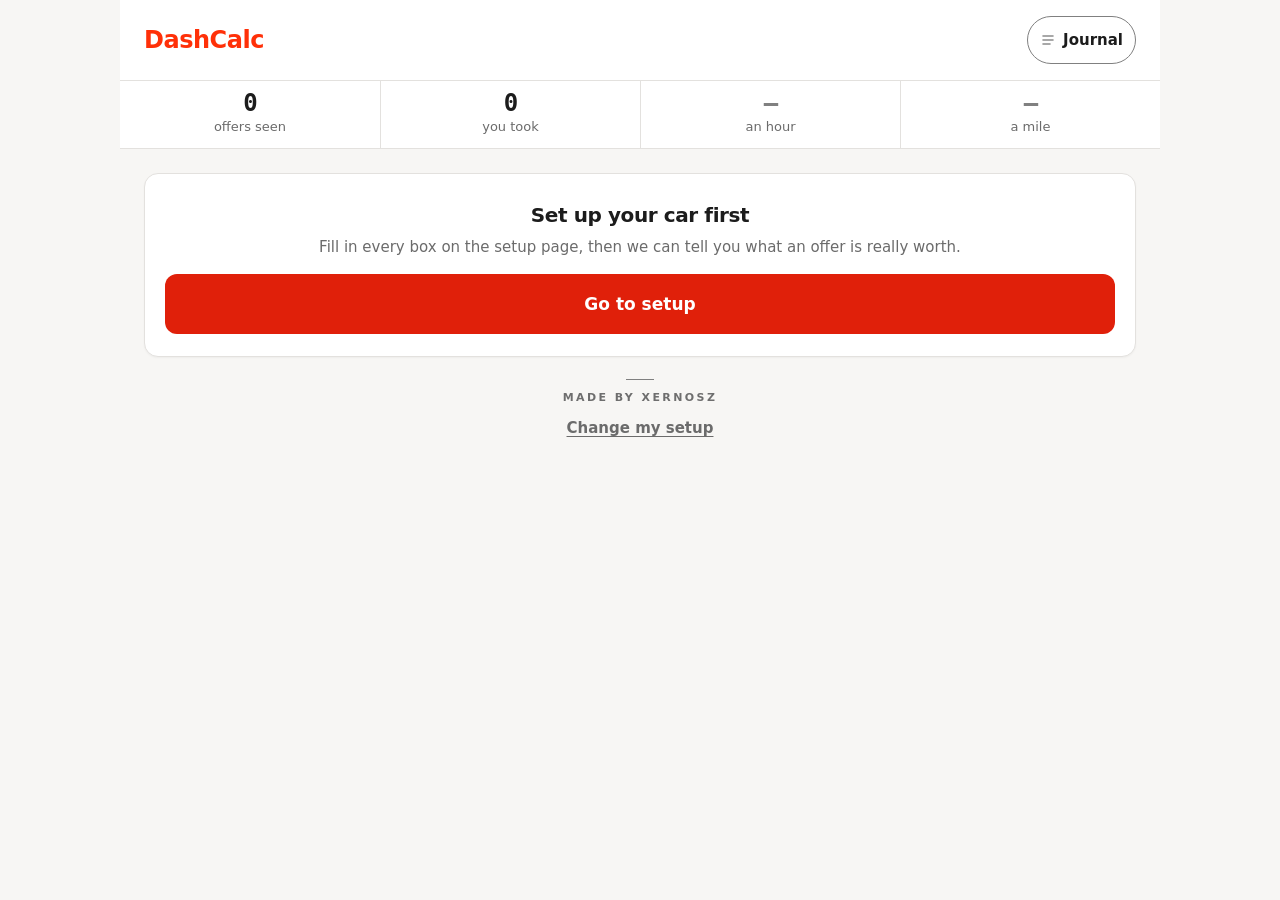
==== commit 3789da21: "Fixed all bugs from Sep 18th code review" ====
--- a/calculator.html
+++ b/calculator.html
@@ -3,6 +3,7 @@
 
 <head>
   <meta charset="UTF-8">
+  <meta http-equiv="Content-Security-Policy" content="default-src 'self'; style-src 'self' 'unsafe-inline'; object-src 'none'; base-uri 'none'">
   <meta name="viewport" content="width=device-width, initial-scale=1, viewport-fit=cover">
   <meta name="color-scheme" content="light dark">
   <meta name="description" content="Type in a DoorDash offer and see what it really pays after gas, wear, and taxes.">
@@ -10,7 +11,7 @@
   <meta name="theme-color" content="#1D1D1D" media="(prefers-color-scheme: dark)">
   <title>Calculator &middot; DashCalc</title>
 
-  <link rel="stylesheet" href="tokens.css">
+  <link rel="stylesheet" href="tokens.css?v=2">
 
   <style>
     .topbar {
@@ -18,9 +19,10 @@
       top: 0;
       z-index: 10;
       display: flex;
+      flex-wrap: wrap;
       align-items: center;
       justify-content: space-between;
-      gap: 12px;
+      gap: 8px 12px;
       padding: 11px 16px;
       background: var(--surface);
       border-bottom: 1px solid var(--border);
@@ -35,9 +37,12 @@
 
     .topbar__actions {
       display: flex;
+      flex-wrap: wrap;
       align-items: center;
+      justify-content: flex-end;
       gap: 8px;
       min-width: 0;
+      margin-left: auto;
     }
 
     .topbar__sheet {
@@ -54,6 +59,10 @@
       text-decoration: none;
       white-space: nowrap;
       transition: border-color 150ms ease, background-color 150ms ease;
+    }
+
+    .topbar__sheet[hidden] {
+      display: none;
     }
 
     .topbar__sheet:focus-visible {
@@ -686,22 +695,13 @@
       transform: translateY(0);
     }
 
-    .sheet__grab {
-      flex-shrink: 0;
-      width: 40px;
-      height: 5px;
-      margin: 10px auto 0;
-      border-radius: 999px;
-      background: var(--border-strong);
-    }
-
     .sheet__head {
       flex-shrink: 0;
       display: flex;
       align-items: flex-start;
       justify-content: space-between;
       gap: 12px;
-      padding: 12px 16px 14px;
+      padding: 16px 16px 14px;
     }
 
     .sheet__title {
@@ -748,6 +748,7 @@
     }
 
     .quick__v {
+      text-wrap: balance;
       margin-top: 5px;
       font-size: 1.5rem;
       font-weight: 900;
@@ -809,6 +810,11 @@
       overflow-y: auto;
       -webkit-overflow-scrolling: touch;
       overscroll-behavior: contain;
+    }
+
+    .list:focus-visible {
+      outline: 2px solid var(--red);
+      outline-offset: -2px;
     }
 
     .r {
@@ -959,6 +965,12 @@
       }
     }
 
+    @media (max-width: 370px) {
+      .topbar__sheet svg {
+        display: none;
+      }
+    }
+
     @media (max-width: 360px) {
       .verdict {
         gap: 12px;
@@ -1139,10 +1151,6 @@
       .sheet--open {
         opacity: 1;
         transform: none;
-      }
-
-      .sheet__grab {
-        display: none;
       }
 
       .sheet__foot {
@@ -1247,7 +1255,7 @@
       </div>
     </header>
 
-    <div class="today">
+    <section class="today" aria-label="Today">
       <div class="today__cell">
         <div class="today__v" id="today-seen">0</div>
         <div class="today__k">offers seen</div>
@@ -1264,7 +1272,7 @@
         <div class="today__v" id="today-permile">&mdash;</div>
         <div class="today__k">a mile</div>
       </div>
-    </div>
+    </section>
 
     <main class="content">
       <h1 class="vh">Offer calculator</h1>
@@ -1272,7 +1280,7 @@
       <section class="card" id="no-setup" hidden>
         <div class="setup__body">
           <h2 class="setup__t">Set up your car first</h2>
-          <p class="setup__s">We need your gas mileage and your state before we can tell you what an offer is really
+          <p class="setup__s">Fill in every box on the setup page, then we can tell you what an offer is really
             worth.</p>
           <a class="setup__go" href="index.html">Go to setup</a>
         </div>
@@ -1411,8 +1419,6 @@
   <dialog class="sheet-overlay" id="sheet-overlay" aria-labelledby="sheet-title">
     <div class="sheet" id="sheet">
 
-      <span class="sheet__grab" aria-hidden="true"></span>
-
       <div class="sheet__head">
         <div>
           <h2 class="sheet__title" id="sheet-title">Cheat sheet</h2>
@@ -1437,7 +1443,7 @@
         <span>It should pay</span>
       </div>
 
-      <div class="list" id="sheet-list">
+      <div class="list" id="sheet-list" tabindex="0" role="region" aria-label="What each trip should pay">
         <div class="r" data-mi="1">
           <div class="r__mi"><b>1</b><i>mile</i></div>
           <div class="r__pay"><span class="r__cur">$</span><span class="r__d">&mdash;</span><span class="r__c"></span>
@@ -1543,8 +1549,9 @@
     </div>
   </dialog>
 
-  <script src="offers.js"></script>
-  <script src="calculator.js"></script>
+  <script src="shared.js?v=2"></script>
+  <script src="offers.js?v=2"></script>
+  <script src="calculator.js?v=2"></script>
 </body>
 
 </html>
--- a/tokens.css
+++ b/tokens.css
@@ -71,8 +71,6 @@
   --border: #E3E1DE;
   --border-strong: #808080;
 
-  --good: #12824A;
-
   --tap: 60px;
   --radius: 14px;
 
@@ -116,8 +114,6 @@
 
     --border: #333230;
     --border-strong: #7A7A7A;
-
-    --good: #4ADE80;
 
     --grade-a: #3FBF89;
     --grade-b: #63C463;
@@ -235,6 +231,7 @@
   *::before,
   *::after {
     animation-duration: 0.01ms !important;
+    animation-iteration-count: 1 !important;
     transition-duration: 0.01ms !important;
   }
 }
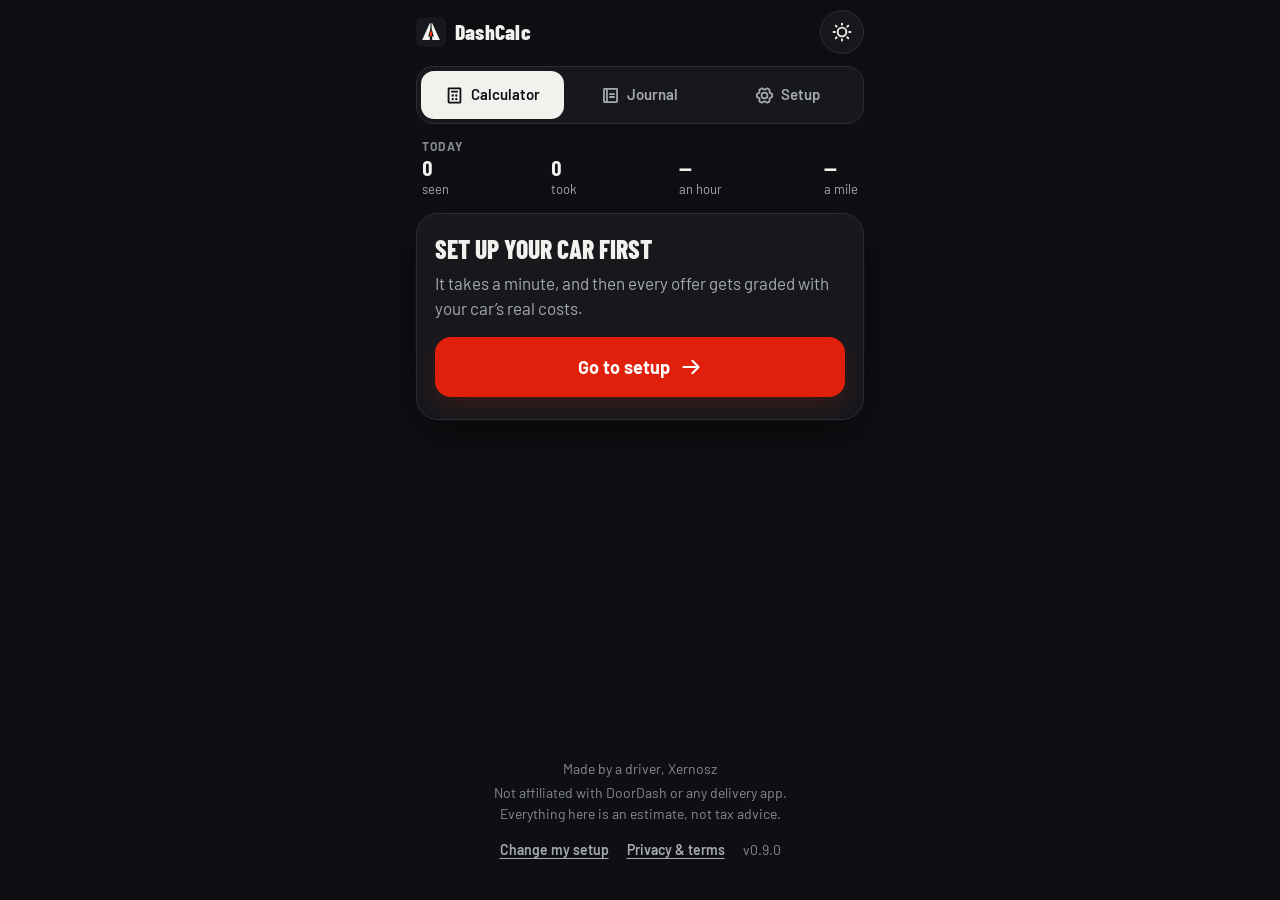
==== commit b76a2bda: "Rebuilt calculator page" ====
--- a/calculator.html
+++ b/calculator.html
@@ -1,439 +1,275 @@
 <!DOCTYPE html>
-<html lang="en">
+<html lang="en" data-theme="night">
 
 <head>
   <meta charset="UTF-8">
-  <meta http-equiv="Content-Security-Policy" content="default-src 'self'; style-src 'self' 'unsafe-inline'; object-src 'none'; base-uri 'none'">
+  <meta http-equiv="Content-Security-Policy" content="default-src 'self'; style-src 'self' 'unsafe-inline'; img-src 'self' https://dashcalc.goatcounter.com; object-src 'none'; base-uri 'none'">
   <meta name="viewport" content="width=device-width, initial-scale=1, viewport-fit=cover">
-  <meta name="color-scheme" content="light dark">
+  <meta name="color-scheme" content="dark">
   <meta name="description" content="Type in a DoorDash offer and see what it really pays after gas, wear, and taxes.">
-  <meta name="theme-color" content="#FFFFFF" media="(prefers-color-scheme: light)">
-  <meta name="theme-color" content="#1D1D1D" media="(prefers-color-scheme: dark)">
+  <meta name="theme-color" content="#0E0F12">
   <title>Calculator &middot; DashCalc</title>
-
-  <link rel="stylesheet" href="tokens.css?v=2">
+  <link rel="icon" href="icons/favicon.svg" type="image/svg+xml">
+  <link rel="icon" href="icons/favicon.ico" sizes="32x32">
+  <link rel="apple-touch-icon" href="icons/apple-touch-icon.png">
+
+  <link rel="preload" href="fonts/barlow-condensed-800.woff2" as="font" type="font/woff2" crossorigin>
+  <link rel="preload" href="fonts/barlow-600.woff2" as="font" type="font/woff2" crossorigin>
+  <link rel="preload" href="fonts/barlow-400.woff2" as="font" type="font/woff2" crossorigin>
+  <link rel="stylesheet" href="tokens.css?v=3">
+  <script src="version.js"></script>
+  <script src="theme.js?v=3"></script>
 
   <style>
-    .topbar {
-      position: sticky;
-      top: 0;
-      z-index: 10;
-      display: flex;
-      flex-wrap: wrap;
-      align-items: center;
+    html {
+      scroll-padding-bottom: 96px;
+    }
+
+    @property --fill {
+      syntax: "<percentage>";
+      inherits: true;
+      initial-value: 0%;
+    }
+
+    .today {
+      display: grid;
+      grid-template-columns: repeat(4, auto);
       justify-content: space-between;
-      gap: 8px 12px;
-      padding: 11px 16px;
-      background: var(--surface);
-      border-bottom: 1px solid var(--border);
-    }
-
-    .topbar__mark {
-      font-size: 1.25rem;
-      font-weight: 800;
-      letter-spacing: -0.02em;
-      color: var(--red);
-    }
-
-    .topbar__actions {
-      display: flex;
-      flex-wrap: wrap;
-      align-items: center;
-      justify-content: flex-end;
-      gap: 8px;
-      min-width: 0;
-      margin-left: auto;
-    }
-
-    .topbar__sheet {
-      display: flex;
-      align-items: center;
-      gap: 7px;
-      min-height: 48px;
-      padding: 0 12px;
-      border: 1px solid var(--border-strong);
-      border-radius: 999px;
-      font-size: 0.9375rem;
+      align-items: end;
+      gap: 2px 8px;
+      padding: 14px 22px 0;
+    }
+
+    .today__label {
+      grid-column: 1 / -1;
       font-weight: 700;
+      font-size: 0.75rem;
+      letter-spacing: 0.1em;
+      text-transform: uppercase;
+      color: var(--text-mute);
+    }
+
+    .today__cell {
+      display: grid;
+      gap: 1px;
+    }
+
+    .today__value {
+      font: 700 1.35rem/1 var(--font-num);
+      font-variant-numeric: tabular-nums;
+    }
+
+    .today__value[data-grade] {
+      color: var(--g);
+    }
+
+    .today__value[data-grade=""] {
       color: var(--text);
-      text-decoration: none;
-      white-space: nowrap;
-      transition: border-color 150ms ease, background-color 150ms ease;
-    }
-
-    .topbar__sheet[hidden] {
-      display: none;
-    }
-
-    .topbar__sheet:focus-visible {
-      border-color: var(--red);
-      outline: none;
-    }
-
-    .topbar__sheet svg {
-      opacity: 0.5;
-      flex-shrink: 0;
-    }
-
-    .today {
-      display: grid;
-      grid-template-columns: repeat(4, 1fr);
-      background: var(--surface);
-      border-bottom: 1px solid var(--border);
-    }
-
-    .today__cell {
-      padding: 9px 6px 11px;
-      text-align: center;
-    }
-
-    .today__cell+.today__cell {
-      border-left: 1px solid var(--border);
-    }
-
-    .today__v {
-      font-family: var(--font-num);
-      font-size: 1.25rem;
-      font-weight: 800;
-      letter-spacing: -0.03em;
-      font-variant-numeric: tabular-nums;
-      line-height: 1.1;
-    }
-
-    .today__v[data-grade] {
-      color: var(--g);
-    }
-
-    .today__k {
-      margin-top: 1px;
-      font-size: 0.75rem;
+    }
+
+    .today__unit {
+      font-size: 0.8125rem;
       color: var(--text-dim);
     }
 
     .content {
       flex: 1;
-      padding: 16px 16px 0;
+      display: grid;
+      align-content: start;
+      gap: 14px;
+      padding: 14px 16px 18px;
+    }
+
+    #calc-body {
+      display: grid;
+      gap: 14px;
+    }
+
+    #calc-body[hidden] {
+      display: none;
     }
 
     .card {
       background: var(--surface);
-      border: 1px solid var(--border);
+      border: 1px solid var(--line);
       border-radius: var(--radius);
-      box-shadow: 0 1px 2px rgba(0, 0, 0, 0.04);
-      overflow: hidden;
-    }
-
-    .card+.card {
-      margin-top: 14px;
-    }
-
-    .card__pad {
-      padding: 16px;
-    }
-
-    .ask+.ask {
-      margin-top: 16px;
-    }
-
-    .ask__q {
+    }
+
+    .setup-card {
+      display: grid;
+      gap: 10px;
+      padding: 22px 18px;
+      box-shadow: var(--lift);
+    }
+
+    .setup-card[hidden] {
+      display: none;
+    }
+
+    .setup-card h2 {
+      font: 800 1.6rem/1 var(--font-num);
+      text-transform: uppercase;
+    }
+
+    .setup-card p {
+      color: var(--text-dim);
+    }
+
+    .setup-card .btn {
+      margin-top: 6px;
+    }
+
+    .cluster {
+      padding: 14px 14px 12px;
+      box-shadow: var(--lift);
+      transition: --fill 420ms var(--ease);
+    }
+
+    .cluster__top {
+      display: grid;
+      grid-template-columns: 132px minmax(0, 1fr);
+      gap: 12px;
+      align-items: center;
+    }
+
+    .gauge {
+      position: relative;
+      width: 132px;
+      aspect-ratio: 1;
+    }
+
+    .gauge__zones,
+    .gauge__dim {
+      position: absolute;
+      inset: 0;
+      border-radius: 50%;
+      -webkit-mask: radial-gradient(farthest-side, transparent calc(100% - 12px), #000 calc(100% - 11px));
+      mask: radial-gradient(farthest-side, transparent calc(100% - 12px), #000 calc(100% - 11px));
+    }
+
+    .gauge__zones {
+      background: conic-gradient(from 225deg,
+          var(--grade-f) 0 12.8%, transparent 12.8% 13.4%,
+          var(--grade-d) 13.4% 20.3%, transparent 20.3% 20.9%,
+          var(--grade-c) 20.9% 27.8%, transparent 27.8% 28.4%,
+          var(--grade-b) 28.4% 37.2%, transparent 37.2% 37.8%,
+          var(--grade-a) 37.8% 65.3%, transparent 65.3% 65.9%,
+          var(--grade-s) 65.9% 75%, transparent 75% 100%);
+    }
+
+    .gauge__dim {
+      background: conic-gradient(from 225deg,
+          transparent 0 calc(var(--fill) * 0.75),
+          var(--text) calc(var(--fill) * 0.75) calc(var(--fill) * 0.75 + 1%),
+          var(--surface) calc(var(--fill) * 0.75 + 1%) 75%,
+          transparent 75% 100%);
+      opacity: 0.8;
+    }
+
+    .gauge__label {
+      position: absolute;
+      left: calc(50% + var(--x));
+      top: calc(50% + var(--y));
+      translate: -50% -50%;
+      font: 700 0.875rem/1 var(--font-num);
+      color: var(--text-mute);
+    }
+
+    .gauge__lbl--f { --x: -41px; --y: 16px; }
+    .gauge__lbl--d { --x: -42px; --y: -12px; }
+    .gauge__lbl--c { --x: -32px; --y: -30px; }
+    .gauge__lbl--b { --x: -13px; --y: -42px; }
+    .gauge__lbl--a { --x: 34px; --y: -28px; }
+    .gauge__lbl--s { --x: 38px; --y: 21px; }
+
+    .cluster[data-grade="F"] .gauge__lbl--f,
+    .cluster[data-grade="D"] .gauge__lbl--d,
+    .cluster[data-grade="C"] .gauge__lbl--c,
+    .cluster[data-grade="B"] .gauge__lbl--b,
+    .cluster[data-grade="A"] .gauge__lbl--a,
+    .cluster[data-grade="S"] .gauge__lbl--s {
+      color: var(--g);
+    }
+
+    .gauge__mid {
+      position: absolute;
+      inset: 0;
+      display: grid;
+      place-content: center;
+      text-align: center;
+      padding-top: 4px;
+    }
+
+    .gauge__letter {
       display: block;
-      font-size: 1.0625rem;
+      font: 800 3.7rem/0.86 var(--font-num);
+      color: var(--g);
+    }
+
+    .gauge__word {
+      font-size: 0.6875rem;
       font-weight: 700;
-      letter-spacing: -0.01em;
-    }
-
-    .ask__control {
-      display: flex;
-      align-items: stretch;
-      min-height: var(--tap);
-      margin-top: 8px;
-      background: var(--surface);
-      border: 1px solid var(--border-strong);
-      border-radius: 12px;
-      overflow: hidden;
-      transition: border-color 150ms ease, box-shadow 150ms ease;
-    }
-
-    .ask__control:focus-within {
-      border-color: var(--red);
-      box-shadow: 0 0 0 3px var(--red-tint);
-    }
-
-    .ask__sign {
-      display: flex;
-      align-items: center;
-      padding-left: 14px;
-      font-family: var(--font-num);
-      font-size: 1.5rem;
-      font-weight: 600;
-      color: var(--text-mute);
-    }
-
-    .ask__input {
-      flex: 1;
-      min-width: 0;
-      width: 100%;
-      padding: 10px 12px;
-      border: 0;
-      background: transparent;
-      outline: 0;
-      font-family: var(--font-num);
-      font-size: 1.75rem;
-      font-weight: 600;
-      letter-spacing: -0.03em;
-      color: var(--text);
-      font-variant-numeric: tabular-nums;
-    }
-
-    .ask__input::placeholder {
-      color: var(--text-mute);
-      font-weight: 500;
-    }
-
-    .ask__unit {
-      display: flex;
-      align-items: center;
-      padding: 0 16px;
-      background: var(--surface-2);
-      border-left: 1px solid var(--border);
-      font-size: 0.9375rem;
-      font-weight: 600;
-      color: var(--text-dim);
-      white-space: nowrap;
-    }
-
-    .toggle {
-      display: flex;
-      align-items: center;
-      gap: 14px;
-      min-height: var(--tap);
-      margin-top: 16px;
-      padding-top: 16px;
-      border-top: 1px solid var(--border);
-      cursor: pointer;
-    }
-
-    .toggle__track {
-      position: relative;
-      flex-shrink: 0;
-      width: 52px;
-      height: 32px;
-      border-radius: 999px;
-      background: var(--border-strong);
-      transition: background-color 150ms ease;
-    }
-
-    .toggle__thumb {
-      position: absolute;
-      top: 3px;
-      left: 3px;
-      width: 26px;
-      height: 26px;
-      border-radius: 50%;
-      background: var(--on-red);
-      box-shadow: 0 1px 2px rgba(0, 0, 0, 0.25);
-      transition: transform 150ms ease;
-    }
-
-    .toggle__input:checked+.toggle__track {
-      background: var(--red);
-    }
-
-    .toggle__input:checked+.toggle__track .toggle__thumb {
-      transform: translateX(20px);
-    }
-
-    .toggle__input:focus-visible+.toggle__track {
-      outline: 2px solid var(--red);
-      outline-offset: 2px;
-    }
-
-    .toggle__text {
-      display: flex;
-      flex-direction: column;
-      gap: 2px;
-    }
-
-    .toggle__q {
-      font-size: 1rem;
-      font-weight: 700;
-      letter-spacing: -0.01em;
-    }
-
-    .toggle__s {
-      font-size: 0.8125rem;
-      color: var(--text-dim);
-      line-height: 1.3;
-    }
-
-    .more {
-      border-top: 1px solid var(--border);
-    }
-
-    .more__sum {
-      display: flex;
-      align-items: center;
-      gap: 9px;
-      min-height: 54px;
-      padding: 0 16px;
-      list-style: none;
-      cursor: pointer;
-      font-size: 0.9375rem;
-      font-weight: 600;
-      color: var(--text-dim);
-    }
-
-    .more__sum::-webkit-details-marker {
-      display: none;
-    }
-
-    .more__sum::before {
-      content: "";
-      flex-shrink: 0;
-      width: 8px;
-      height: 8px;
-      border-right: 2px solid var(--text-mute);
-      border-bottom: 2px solid var(--text-mute);
-      transform: rotate(45deg) translate(-2px, -2px);
-      transition: transform 180ms ease;
-    }
-
-    .more[open] .more__sum::before {
-      transform: rotate(-135deg) translate(-2px, -2px);
-    }
-
-    .more__sum:focus-visible {
-      outline: 2px solid var(--red);
-      outline-offset: -2px;
-    }
-
-    .more__body {
-      padding: 2px 16px 16px;
-    }
-
-    .verdict {
-      display: flex;
-      align-items: center;
-      gap: 16px;
-      padding: 18px 16px;
-    }
-
-    .dial {
-      position: relative;
-      flex: 0 0 auto;
-      width: 108px;
-      height: 108px;
-      border-radius: 50%;
-      background: conic-gradient(var(--g) 0 var(--fill, 0%), var(--border) var(--fill, 0%) 100%);
-      display: grid;
-      place-items: center;
-      transition: background 260ms ease;
-    }
-
-    .dial::after {
-      content: "";
-      position: absolute;
-      inset: 10px;
-      border-radius: 50%;
-      background: var(--surface);
-    }
-
-    .dial__in {
-      position: relative;
-      z-index: 1;
-      text-align: center;
-      line-height: 1;
-    }
-
-    .dial__letter {
-      font-size: 3.5rem;
-      font-weight: 900;
-      letter-spacing: -0.06em;
-      color: var(--g);
-      transition: color 260ms ease;
-    }
-
-    .dial__word {
-      margin-top: 4px;
-      font-size: 0.625rem;
-      font-weight: 700;
-      letter-spacing: 0.16em;
+      letter-spacing: 0.14em;
       text-transform: uppercase;
       color: var(--text-mute);
     }
 
-    .verdict__money {
+    .read {
       min-width: 0;
     }
 
-    .verdict__big {
-      font-family: var(--font-num);
-      font-size: 2.875rem;
-      font-weight: 800;
-      letter-spacing: -0.055em;
-      line-height: 1;
+    .read__big {
+      font: 800 clamp(2.9rem, 14vw, 4.2rem)/0.9 var(--font-num);
       font-variant-numeric: tabular-nums;
       color: var(--g);
-      transition: color 260ms ease;
-    }
-
-    .verdict__sub {
-      margin-top: 4px;
-      font-size: 0.9375rem;
+      white-space: nowrap;
+    }
+
+    .read__unit {
+      margin-top: 3px;
       font-weight: 600;
       color: var(--text-dim);
-      line-height: 1.3;
-    }
-
-    .verdict__mile {
+    }
+
+    .read__mile {
+      display: flex;
+      align-items: baseline;
+      gap: 5px;
       margin-top: 10px;
       padding-top: 10px;
-      border-top: 1px solid var(--border);
-      font-size: 0.9375rem;
+      border-top: 1px solid var(--line);
       font-weight: 600;
       color: var(--text-dim);
     }
 
-    .verdict__mile span {
-      font-family: var(--font-num);
-      font-size: 1.3125rem;
-      font-weight: 800;
-      letter-spacing: -0.03em;
+    .read__mile span {
+      font: 700 1.55rem/1 var(--font-num);
       font-variant-numeric: tabular-nums;
+      color: var(--text);
+    }
+
+    .read__mile span[data-grade]:not([data-grade=""]) {
       color: var(--g);
-      transition: color 260ms ease;
-    }
-
-    .verdict__note {
-      margin-top: 7px;
-      font-size: 0.8125rem;
-      color: var(--text-mute);
     }
 
     .call {
       display: flex;
       align-items: center;
       justify-content: center;
-      padding: 13px 16px;
+      min-height: 52px;
+      margin-top: 12px;
+      border-radius: 14px;
       background: var(--g-tint);
-      border-top: 1px solid var(--border);
       color: var(--g);
-      font-size: 1.375rem;
-      font-weight: 900;
-      letter-spacing: 0.02em;
+      font: 800 1.55rem/1 var(--font-num);
+      letter-spacing: 0.09em;
       text-transform: uppercase;
-      transition: background-color 260ms ease, color 260ms ease;
-    }
-
-    #verdict[data-grade="S"] .dial__letter {
-      color: var(--grade-s);
-      text-shadow: 0 0 18px var(--grade-s), 0 0 5px var(--grade-s);
+      transition: background-color 220ms, color 220ms;
     }
 
     #verdict[data-grade="S"] .call {
       position: relative;
       overflow: hidden;
-      border-top-color: var(--grade-s);
       letter-spacing: 0.14em;
     }
 
@@ -460,1084 +296,699 @@
       }
     }
 
+    .pop {
+      animation: pop 300ms cubic-bezier(0.2, 1.5, 0.4, 1);
+    }
+
+    @keyframes pop {
+      from {
+        transform: scale(1.3);
+        opacity: 0.4;
+      }
+    }
+
+    .waiting {
+      display: grid;
+      grid-template-columns: 132px minmax(0, 1fr);
+      gap: 12px;
+      align-items: center;
+    }
+
+    .waiting .gauge__dim {
+      background: conic-gradient(from 225deg, var(--surface) 0 75%, transparent 75% 100%);
+    }
+
+    .waiting .gauge__letter {
+      color: var(--text-mute);
+    }
+
+    .waiting__title {
+      font: 800 1.6rem/1 var(--font-num);
+      text-transform: uppercase;
+    }
+
+    .waiting__sub {
+      margin-top: 6px;
+      color: var(--text-dim);
+    }
+
+    .entry-card {
+      display: grid;
+      gap: 4px;
+      padding: 16px;
+    }
+
+    .ask__row {
+      display: grid;
+      grid-template-columns: 1fr 1fr;
+      gap: 10px;
+    }
+
+    .ask {
+      display: grid;
+      gap: 6px;
+      min-width: 0;
+    }
+
+    .ask__label {
+      font-weight: 600;
+      font-size: 0.9375rem;
+      color: var(--text-dim);
+    }
+
+    .ask__control {
+      display: flex;
+      align-items: center;
+      gap: 6px;
+      min-height: 64px;
+      padding: 0 14px;
+      border: 1.5px solid var(--line-2);
+      border-radius: var(--radius-sm);
+      background: var(--raised);
+      transition: border-color 150ms, box-shadow 150ms;
+    }
+
+    .ask__control:focus-within {
+      border-color: var(--red);
+      box-shadow: 0 0 0 4px var(--red-tint);
+    }
+
+    .ask__sign {
+      font: 600 1.4rem/1 var(--font-num);
+      color: var(--text-mute);
+    }
+
+    .ask__input {
+      flex: 1;
+      min-width: 0;
+      width: 100%;
+      border: 0;
+      background: none;
+      outline: none;
+      font: 700 2.1rem/1 var(--font-num);
+      font-variant-numeric: tabular-nums;
+    }
+
+    .ask__input::placeholder {
+      color: var(--text-mute);
+      font-weight: 700;
+      opacity: 0.8;
+    }
+
+    .ask__unit {
+      font-weight: 600;
+      font-size: 0.9375rem;
+      color: var(--text-dim);
+    }
+
     .facts {
+      overflow: hidden;
+    }
+
+    .cluster[data-grade=""]~.facts {
+      display: none;
+    }
+
+    .facts__row {
       display: grid;
       grid-template-columns: repeat(3, 1fr);
-      border-top: 1px solid var(--border);
     }
 
     .facts__cell {
-      padding: 12px 8px 13px;
-      text-align: center;
+      display: grid;
+      gap: 3px;
+      padding: 14px 12px 13px;
     }
 
     .facts__cell+.facts__cell {
-      border-left: 1px solid var(--border);
-    }
-
-    .facts__v {
-      font-family: var(--font-num);
-      font-size: 1.25rem;
-      font-weight: 800;
-      letter-spacing: -0.03em;
+      border-left: 1px solid var(--line);
+    }
+
+    .facts__value {
+      font: 700 1.6rem/1 var(--font-num);
       font-variant-numeric: tabular-nums;
-      line-height: 1.1;
-    }
-
-    .facts__k {
-      margin-top: 2px;
-      font-size: 0.8125rem;
-      color: var(--text-dim);
+    }
+
+    .facts__label {
+      font-size: 0.875rem;
+      color: var(--text-dim);
+    }
+
+    .more__sum {
+      display: flex;
+      align-items: center;
+      justify-content: space-between;
+      min-height: 52px;
+      padding: 0 16px;
+      border-top: 1px solid var(--line);
+      font-weight: 600;
+      color: var(--text-dim);
+      list-style: none;
+      cursor: pointer;
+    }
+
+    .more__sum::-webkit-details-marker {
+      display: none;
+    }
+
+    .more__sum .icon {
+      transition: transform 240ms var(--ease);
+    }
+
+    .more[open] .more__sum .icon {
+      transform: rotate(180deg);
+    }
+
+    .more__body {
+      display: grid;
+      gap: 10px;
+      padding: 2px 16px 16px;
     }
 
     .math__row {
       display: flex;
+      justify-content: space-between;
       align-items: baseline;
-      gap: 8px;
-      padding: 7px 0;
-      font-size: 1rem;
-    }
-
-    .math__k {
-      color: var(--text-dim);
-      white-space: nowrap;
-    }
-
-    .math__dots {
-      flex: 1;
-      border-bottom: 1px dotted var(--border-strong);
-      transform: translateY(-4px);
-    }
-
-    .math__v {
-      font-family: var(--font-num);
+      gap: 12px;
+    }
+
+    .math__value {
+      font: 700 1.3rem/1 var(--font-num);
+      font-variant-numeric: tabular-nums;
+    }
+
+    .math__value--minus {
+      color: var(--text-dim);
+    }
+
+    .math__value--minus::before {
+      content: "\2212";
+    }
+
+    .math__row--total {
+      padding-top: 10px;
+      border-top: 1.5px dashed var(--line-2);
       font-weight: 700;
-      font-variant-numeric: tabular-nums;
-      white-space: nowrap;
-    }
-
-    .math__v--neg {
-      color: var(--grade-f);
-    }
-
-    .math__rule {
-      height: 1px;
-      background: var(--border-strong);
-      margin: 8px 0;
-    }
-
-    .math__row--total .math__k {
-      color: var(--text);
-      font-weight: 700;
+    }
+
+    .math__row--total .math__value {
+      font-size: 1.65rem;
+      color: var(--g);
     }
 
     .math__note {
-      margin-top: 10px;
       font-size: 0.8125rem;
+      line-height: 1.4;
       color: var(--text-mute);
     }
 
-    .empty {
-      display: flex;
-      flex-direction: column;
-      align-items: center;
-      gap: 4px;
-      padding: 44px 20px;
+    .carline {
+      padding: 0 12px;
       text-align: center;
-    }
-
-    .empty__mark {
-      width: 46px;
-      height: 46px;
-      margin-bottom: 8px;
-      border-radius: 50%;
-      border: 2px dashed var(--border-strong);
-      display: grid;
-      place-items: center;
-      font-size: 1.25rem;
-      font-weight: 800;
+      font-size: 0.875rem;
       color: var(--text-mute);
     }
 
-    .empty__t {
-      font-size: 1.0625rem;
-      font-weight: 700;
-      color: var(--text-dim);
-    }
-
-    .empty__s {
-      font-size: 0.9375rem;
-      color: var(--text-mute);
-    }
-
-    .setup__body {
-      padding: 26px 20px 22px;
-      text-align: center;
-    }
-
-    .setup__t {
-      font-size: 1.25rem;
-      font-weight: 800;
-      letter-spacing: -0.02em;
-    }
-
-    .setup__s {
-      margin-top: 6px;
-      font-size: 0.9375rem;
-      color: var(--text-dim);
-    }
-
-    .setup__go {
-      display: flex;
-      align-items: center;
-      justify-content: center;
-      min-height: var(--tap);
-      margin-top: 16px;
-      border-radius: 12px;
-      background: var(--red-btn);
-      color: var(--on-red);
-      font-size: 1.0625rem;
-      font-weight: 800;
-      text-decoration: none;
-    }
-
-    .actions {
+    .dock {
       position: sticky;
       bottom: 0;
-      z-index: 5;
-      display: grid;
-      grid-template-columns: 1fr 1fr;
+      z-index: 15;
+      display: grid;
+      grid-template-columns: 1fr 1.5fr;
       gap: 10px;
-      margin: 16px -16px 0;
-      padding: 12px 16px calc(14px + env(safe-area-inset-bottom));
-      background: var(--surface);
-      border-top: 1px solid var(--border);
-    }
-
-    .btn {
-      min-height: 64px;
-      border-radius: 14px;
-      font-size: 1.125rem;
-      font-weight: 800;
-      letter-spacing: 0.01em;
-      transition: background-color 120ms ease, border-color 120ms ease, transform 80ms ease;
-    }
-
-    .btn:active {
-      transform: translateY(1px);
-    }
-
-    .btn:focus-visible {
-      outline: 2px solid var(--text);
-      outline-offset: 3px;
-    }
-
-    .btn--skip {
-      background: var(--surface);
-      border: 2px solid var(--text-dim);
-      color: var(--text-dim);
-    }
-
-    .btn--take {
-      background: var(--red-btn);
-      color: var(--on-red);
-    }
-
-    .credit__links {
-      display: flex;
-      gap: 18px;
+      margin: 0 -16px;
+      padding: 10px 16px calc(10px + env(safe-area-inset-bottom, 0px));
+      background: var(--glass);
+      -webkit-backdrop-filter: blur(14px);
+      backdrop-filter: blur(14px);
+      border-top: 1px solid var(--line);
     }
 
     .sheet-overlay {
-      position: fixed;
-      inset: 0;
-      z-index: 40;
-      align-items: flex-end;
-      justify-content: center;
       width: 100%;
-      height: 100%;
-      margin: 0;
+      max-width: 480px;
+      max-height: 90dvh;
+      margin: auto auto 0;
       padding: 0;
       border: 0;
-      max-width: none;
-      max-height: none;
-      color: inherit;
-      background: rgba(0, 0, 0, 0.42);
-      backdrop-filter: blur(2px);
-      -webkit-backdrop-filter: blur(2px);
-      opacity: 0;
-      transition: opacity 240ms ease;
-    }
-
-    .sheet-overlay[open] {
-      display: flex;
-    }
-
-    .sheet-overlay--open {
-      opacity: 1;
+      background: transparent;
+      color: var(--text);
+      overflow: visible;
+    }
+
+    .sheet-overlay::backdrop {
+      background: transparent;
+      transition: background-color 320ms;
+    }
+
+    .sheet-overlay.is-open::backdrop {
+      background: var(--backdrop);
     }
 
     .sheet {
       display: flex;
       flex-direction: column;
-      width: 100%;
-      max-width: 480px;
-      max-height: 90vh;
       max-height: 90dvh;
+      border-radius: 26px 26px 0 0;
       background: var(--surface);
-      border-radius: 20px 20px 0 0;
-      box-shadow: 0 -8px 34px rgba(0, 0, 0, 0.22);
       transform: translateY(100%);
-      transition: transform 320ms cubic-bezier(0.2, 0.85, 0.3, 1.04), opacity 240ms ease;
-    }
-
-    .sheet--open {
-      transform: translateY(0);
+      transition: transform 320ms var(--ease);
+    }
+
+    .sheet.is-open {
+      transform: none;
+    }
+
+    .sheet__grab {
+      width: 40px;
+      height: 5px;
+      margin: 10px auto 0;
+      border-radius: 3px;
+      background: var(--line-2);
     }
 
     .sheet__head {
-      flex-shrink: 0;
       display: flex;
       align-items: flex-start;
       justify-content: space-between;
       gap: 12px;
-      padding: 16px 16px 14px;
+      padding: 14px 18px 8px;
     }
 
     .sheet__title {
-      font-size: 1.5rem;
-      font-weight: 900;
-      letter-spacing: -0.025em;
+      font: 800 1.6rem/1 var(--font-num);
+      text-transform: uppercase;
     }
 
     .sheet__sub {
-      margin-top: 2px;
+      margin-top: 3px;
       font-size: 0.9375rem;
       color: var(--text-dim);
     }
 
-    .sheet__x {
-      flex: 0 0 auto;
-      width: 48px;
-      height: 48px;
+    .sheet__close {
       display: grid;
       place-items: center;
+      flex: none;
+      width: 44px;
+      height: 44px;
       border-radius: 50%;
-      background: var(--surface-2);
-      font-size: 1.5rem;
-      line-height: 1;
-      color: var(--text-dim);
+      background: var(--raised);
+    }
+
+    .sheet__body {
+      display: grid;
+      gap: 14px;
+      padding: 6px 18px 12px;
+      overflow-y: auto;
+      overscroll-behavior: contain;
     }
 
     .quick {
-      flex-shrink: 0;
-      margin: 0 16px;
-      padding: 16px;
-      border-radius: 12px;
-      background: var(--grade-a-tint);
-      border: 1px solid var(--grade-a);
-      text-align: center;
-    }
-
-    .quick__k {
+      display: grid;
+      gap: 2px;
+      padding: 14px 16px;
+      border: 1px solid var(--line);
+      border-radius: 16px;
+      background: var(--raised);
+    }
+
+    .quick__label {
+      font-size: 0.875rem;
+      font-weight: 600;
+      color: var(--text-dim);
+    }
+
+    .quick__value {
+      font: 800 1.9rem/1.05 var(--font-num);
+      font-variant-numeric: tabular-nums;
+    }
+
+    .quick__note {
+      font-size: 0.8125rem;
+      color: var(--text-mute);
+    }
+
+    .seg {
+      display: grid;
+      grid-template-columns: 1fr 1fr;
+      gap: 4px;
+      padding: 4px;
+      border: 1px solid var(--line);
+      border-radius: 15px;
+      background: var(--raised);
+    }
+
+    .seg__button {
+      min-height: 46px;
+      border-radius: 11px;
+      font-weight: 700;
+      color: var(--text-dim);
+    }
+
+    .seg__button--on {
+      background: var(--text);
+      color: var(--bg);
+    }
+
+    .colhead,
+    .pay-row {
+      display: grid;
+      grid-template-columns: 1fr auto;
+      align-items: center;
+      gap: 12px;
+      padding: 0 6px;
+    }
+
+    .colhead {
+      min-height: 34px;
+      border-bottom: 1px solid var(--line);
       font-size: 0.75rem;
       font-weight: 700;
-      letter-spacing: 0.14em;
+      letter-spacing: 0.06em;
       text-transform: uppercase;
-      color: var(--grade-a);
-    }
-
-    .quick__v {
-      text-wrap: balance;
-      margin-top: 5px;
-      font-size: 1.5rem;
-      font-weight: 900;
-      letter-spacing: -0.03em;
-      color: var(--grade-a);
-    }
-
-    .quick__s {
-      margin-top: 4px;
-      font-size: 0.8125rem;
-      color: var(--text-dim);
-    }
-
-    .seg {
-      flex-shrink: 0;
-      display: flex;
-      gap: 4px;
-      margin: 14px 16px 0;
-      padding: 4px;
-      background: var(--surface-2);
-      border-radius: 12px;
-    }
-
-    .seg__b {
-      flex: 1;
-      min-height: 48px;
-      border: 2px solid transparent;
-      border-radius: 9px;
-      font-size: 1rem;
-      font-weight: 700;
-      color: var(--text-dim);
-      transition: background-color 160ms ease, color 160ms ease;
-    }
-
-    .seg__b--on {
-      background: var(--surface);
-      border: 2px solid var(--text);
-      color: var(--text);
-      box-shadow: 0 1px 3px rgba(0, 0, 0, 0.12);
-    }
-
-    .colhead {
-      flex-shrink: 0;
-      display: flex;
-      margin-top: 16px;
-      padding: 0 16px 8px;
-      border-bottom: 1px solid var(--border);
-      font-size: 0.8125rem;
-      font-weight: 700;
       color: var(--text-mute);
     }
 
-    .colhead span:first-child {
-      flex: 0 0 128px;
-    }
-
     .list {
-      flex: 1;
-      overflow-y: auto;
-      -webkit-overflow-scrolling: touch;
-      overscroll-behavior: contain;
-    }
-
-    .list:focus-visible {
-      outline: 2px solid var(--red);
-      outline-offset: -2px;
-    }
-
-    .r {
+      display: grid;
+    }
+
+    .pay-row {
       position: relative;
-      display: flex;
-      align-items: center;
-      min-height: 58px;
-      padding: 0 16px;
-    }
-
-    .r+.r::before {
-      content: "";
-      position: absolute;
-      left: 16px;
-      right: 16px;
-      top: 0;
-      height: 1px;
-      background: var(--border);
-    }
-
-    .r__mi {
-      flex: 0 0 128px;
+      min-height: 50px;
+    }
+
+    .pay-row+.pay-row {
+      border-top: 1px solid var(--line);
+    }
+
+    .pay-row__miles {
       display: flex;
       align-items: baseline;
       gap: 4px;
-      font-family: var(--font-num);
+      color: var(--text-dim);
+      font-weight: 600;
+    }
+
+    .pay-row__miles b {
+      font: 700 1.35rem/1 var(--font-num);
+      color: var(--text);
+    }
+
+    .pay-row__miles i {
+      font-style: normal;
+    }
+
+    .pay-row__pay {
+      font: 700 1.45rem/1 var(--font-num);
       font-variant-numeric: tabular-nums;
-      color: var(--text-dim);
-    }
-
-    .r__mi b {
-      font-size: 1.5rem;
+    }
+
+    .pay-row__cents {
+      font-size: 0.8em;
+    }
+
+    .pay-row--yours {
+      margin: 2px -6px;
+      padding: 0 12px;
+      border-radius: 12px;
+      background: var(--red-tint);
+    }
+
+    .pay-row--yours,
+    .pay-row--yours+.pay-row {
+      border-top: 0;
+    }
+
+    .pay-row__flag {
+      position: absolute;
+      left: 96px;
+      font-size: 0.75rem;
       font-weight: 700;
-      letter-spacing: -0.04em;
-    }
-
-    .r__mi i {
-      font-style: normal;
-      font-size: 0.8125rem;
-      color: var(--text-mute);
-    }
-
-    .r__pay {
-      display: flex;
-      align-items: baseline;
-      font-family: var(--font-num);
-      font-variant-numeric: tabular-nums;
-      letter-spacing: -0.045em;
-    }
-
-    .r__cur {
-      font-size: 1rem;
-      font-weight: 600;
-      color: var(--text-mute);
-      margin-right: 1px;
-    }
-
-    .r__d {
-      font-size: 1.875rem;
-      font-weight: 800;
-    }
-
-    .r__c {
-      font-size: 1.0625rem;
-      font-weight: 700;
-      color: var(--text-dim);
-    }
-
-    .r--here {
-      background: var(--red-tint);
-    }
-
-    .r--here::after {
-      content: "";
-      position: absolute;
-      left: 0;
-      top: 0;
-      bottom: 0;
-      width: 4px;
-      background: var(--red);
-    }
-
-    .r--here .r__mi,
-    .r--here .r__c {
-      color: var(--text);
-    }
-
-    .r__flag {
-      margin-left: auto;
-      font-size: 0.75rem;
-      font-weight: 800;
-      color: var(--red);
+      letter-spacing: 0.06em;
+      text-transform: uppercase;
+      color: var(--red-ink);
+    }
+
+    .pay-row__flag[hidden] {
+      display: none;
     }
 
     .sheet__foot {
-      flex-shrink: 0;
-      padding: 14px 16px calc(18px + env(safe-area-inset-bottom));
-      border-top: 1px solid var(--border);
-      background: var(--surface-2);
-      font-size: 0.9375rem;
-      color: var(--text-dim);
-      line-height: 1.45;
-    }
-
-    .sheet__foot b {
-      color: var(--text);
+      display: grid;
+      gap: 10px;
+      padding: 12px 18px calc(18px + env(safe-area-inset-bottom, 0px));
+      border-top: 1px solid var(--line);
+      font-size: 0.875rem;
+      color: var(--text-dim);
     }
 
     .chips {
       display: flex;
       flex-wrap: wrap;
-      gap: 5px;
-      margin-top: 10px;
+      gap: 6px;
     }
 
     .chips span {
-      font-family: var(--font-num);
-      font-size: 0.75rem;
-      color: var(--text-dim);
-      background: var(--surface);
-      border: 1px solid var(--border);
-      border-radius: 6px;
-      padding: 2px 7px;
-    }
-
-    @media (hover: hover) {
-      .topbar__sheet:hover {
-        border-color: var(--red);
-      }
-
-      .btn--skip:hover {
-        border-color: var(--text-dim);
-        color: var(--text);
-      }
-
-      .btn--take:hover,
-      .setup__go:hover {
-        background: var(--red-press);
-      }
-
-      .sheet__x:hover {
-        background: var(--border);
-        color: var(--text);
-      }
-
-      .credit__link:hover {
-        color: var(--accent);
-      }
-    }
-
-    @media (max-width: 370px) {
-      .topbar__sheet svg {
-        display: none;
-      }
-    }
-
-    @media (max-width: 360px) {
-      .verdict {
-        gap: 12px;
-        padding: 16px 12px;
-      }
-
-      .dial {
-        width: 88px;
-        height: 88px;
-      }
-
-      .dial__letter {
-        font-size: 2.5rem;
-      }
-
-      .verdict__big {
-        font-size: 2rem;
-      }
-
-      .facts__v {
-        font-size: 1.0625rem;
-      }
-
-      .r__mi,
-      .colhead span:first-child {
-        flex: 0 0 96px;
-      }
-    }
-
-    @media (min-width: 620px) {
-      body {
-        font-size: 1.125rem;
-      }
-
-      .app {
-        max-width: 560px;
-      }
-
-      .content {
-        padding: 20px 20px 0;
-      }
-
-      .actions {
-        margin: 20px -20px 0;
-        padding: 14px 20px calc(16px + env(safe-area-inset-bottom));
-      }
-
-      .ask__input {
-        font-size: 1.875rem;
-      }
-
-      .verdict__big {
-        font-size: 3rem;
-      }
-
-      .dial {
-        width: 120px;
-        height: 120px;
-      }
-
-      .dial__letter {
-        font-size: 3.5rem;
-      }
-    }
-
-    @media (min-width: 900px) {
-      body {
-        padding-bottom: 40px;
-      }
-
-      .app {
-        max-width: 1040px;
-        min-height: 0;
-      }
-
-      .topbar {
-        position: static;
-        padding: 16px 24px;
-      }
-
-      .topbar__mark {
-        font-size: 1.5rem;
-      }
-
-      .today__v {
-        font-size: 1.5rem;
-      }
-
-      .today__k {
-        font-size: 0.8125rem;
-      }
-
-      .content {
-        padding: 24px 24px 0;
-      }
-
-      #calc-body {
-        display: grid;
-        grid-template-columns: minmax(0, 1fr) minmax(0, 1fr);
-        gap: 20px;
-        align-items: start;
-      }
-
-      #calc-body[hidden] {
-        display: none;
-      }
-
-      .offer-card {
-        grid-column: 1;
-        grid-row: 1;
-      }
-
-      #verdict {
-        grid-column: 2;
-        grid-row: 1;
-        margin-top: 0;
-      }
-
-      .actions {
-        grid-column: 2;
-        grid-row: 2;
-        position: static;
-        margin: 0;
-        padding: 0;
-        background: none;
-        border-top: 0;
-      }
-
-      .card__pad {
-        padding: 20px;
-      }
-
-      .ask__input {
-        font-size: 2rem;
-      }
-
-      .verdict {
-        gap: 20px;
-        padding: 24px 20px;
-      }
-
-      .verdict__big {
-        font-size: 3.25rem;
-      }
-
-      .dial {
-        width: 128px;
-        height: 128px;
-      }
-
-      .dial__letter {
-        font-size: 3.75rem;
-      }
-
-      .call {
-        padding: 15px 16px;
-        font-size: 1.5rem;
-      }
-
-      .facts__v {
-        font-size: 1.375rem;
-      }
-
-      .sheet-overlay {
-        align-items: center;
-        padding: 24px;
-      }
-
-      .sheet {
-        max-width: 560px;
-        max-height: 84vh;
-        max-height: 84dvh;
-        border-radius: 18px;
-        opacity: 0;
-        transform: translateY(14px) scale(0.97);
-      }
-
-      .sheet--open {
-        opacity: 1;
-        transform: none;
-      }
-
-      .sheet__foot {
-        padding-bottom: 18px;
-      }
-    }
-
-    @media (max-height: 540px) and (orientation: landscape) {
-
-      .topbar,
-      .actions {
-        position: static;
-      }
-
-      #calc-body {
-        display: grid;
-        grid-template-columns: minmax(0, 1fr) minmax(0, 1fr);
-        gap: 16px;
-        align-items: start;
-      }
-
-      #calc-body[hidden] {
-        display: none;
-      }
-
-      .offer-card {
-        grid-column: 1;
-        grid-row: 1;
-      }
-
-      #verdict {
-        grid-column: 2;
-        grid-row: 1;
-        margin-top: 0;
-      }
-
-      .actions {
-        grid-column: 2;
-        grid-row: 2;
-        margin: 0;
-        padding: 0;
-        background: none;
-        border-top: 0;
-      }
-
-      .dial {
-        width: 84px;
-        height: 84px;
-      }
-
-      .dial__letter {
-        font-size: 2.5rem;
-      }
-
-      .verdict {
-        padding: 14px 16px;
-      }
-
-      .verdict__big {
-        font-size: 2.25rem;
-      }
-
-      .ask__control {
-        min-height: 48px;
-      }
-
-      .ask__input {
-        font-size: 1.5rem;
-      }
-
-      .btn {
-        min-height: 50px;
-      }
-
-      .call {
-        padding: 9px 16px;
-        font-size: 1.125rem;
-      }
+      padding: 4px 10px;
+      border: 1px solid var(--line);
+      border-radius: 999px;
+      background: var(--raised);
+      font-weight: 600;
+      font-size: 0.8125rem;
+      color: var(--text-dim);
     }
   </style>
 </head>
 
 <body>
+  <a class="skip" href="#main">Skip to content</a>
   <div class="app">
-
-    <header class="topbar">
-      <span class="topbar__mark">DashCalc</span>
-      <div class="topbar__actions">
-        <a class="topbar__sheet" href="ledger.html">
-          <svg width="16" height="16" viewBox="0 0 16 16" fill="none" aria-hidden="true" focusable="false">
-            <path d="M3 4h10M3 8h10M3 12h7" stroke="currentColor" stroke-width="1.6" stroke-linecap="round" />
-          </svg>
-          Journal
-        </a>
-        <button class="topbar__sheet" id="sheet-open" type="button">
-          <svg width="16" height="16" viewBox="0 0 16 16" fill="none" aria-hidden="true" focusable="false">
-            <rect x="2" y="2.5" width="12" height="11" rx="2" stroke="currentColor" stroke-width="1.6" />
-            <path d="M5 6h6M5 9h4" stroke="currentColor" stroke-width="1.6" stroke-linecap="round" />
-          </svg>
-          Cheat sheet
+    <header class="bar">
+      <a class="brand" href="index.html" translate="no"><img src="icons/favicon.svg" alt="" width="30" height="30">DashCalc</a>
+      <div class="bar__right">
+        <button class="chip-btn" id="sheet-open" type="button"><svg class="icon" aria-hidden="true"><use href="icons/ui.svg#table" /></svg>Cheat sheet</button>
+        <button class="theme-toggle" type="button" aria-pressed="false" aria-label="Switch to Day">
+          <svg class="icon theme-toggle__sun" aria-hidden="true"><use href="icons/ui.svg#sun" /></svg>
+          <svg class="icon theme-toggle__moon" aria-hidden="true"><use href="icons/ui.svg#moon" /></svg>
         </button>
       </div>
     </header>
 
+    <nav class="tabs" aria-label="Pages">
+      <a class="tab" href="calculator.html" aria-current="page"><svg class="icon" aria-hidden="true"><use href="icons/ui.svg#calculator" /></svg>Calculator</a>
+      <a class="tab" href="journal.html"><svg class="icon" aria-hidden="true"><use href="icons/ui.svg#notebook" /></svg>Journal</a>
+      <a class="tab" href="setup.html"><svg class="icon" aria-hidden="true"><use href="icons/ui.svg#gear-six" /></svg>Setup</a>
+    </nav>
+
     <section class="today" aria-label="Today">
+      <span class="today__label">Today</span>
       <div class="today__cell">
-        <div class="today__v" id="today-seen">0</div>
-        <div class="today__k">offers seen</div>
+        <span class="today__value" id="today-seen">0</span>
+        <span class="today__unit">seen</span>
       </div>
       <div class="today__cell">
-        <div class="today__v" id="today-taken">0</div>
-        <div class="today__k">you took</div>
+        <span class="today__value" id="today-taken">0</span>
+        <span class="today__unit">took</span>
       </div>
       <div class="today__cell">
-        <div class="today__v" id="today-hourly">&mdash;</div>
-        <div class="today__k">an hour</div>
+        <span class="today__value" id="today-hourly">&mdash;</span>
+        <span class="today__unit">an hour</span>
       </div>
       <div class="today__cell">
-        <div class="today__v" id="today-permile">&mdash;</div>
-        <div class="today__k">a mile</div>
+        <span class="today__value" id="today-permile">&mdash;</span>
+        <span class="today__unit">a mile</span>
       </div>
     </section>
 
-    <main class="content">
-      <h1 class="vh">Offer calculator</h1>
-
-      <section class="card" id="no-setup" hidden>
-        <div class="setup__body">
-          <h2 class="setup__t">Set up your car first</h2>
-          <p class="setup__s">Fill in every box on the setup page, then we can tell you what an offer is really
-            worth.</p>
-          <a class="setup__go" href="index.html">Go to setup</a>
-        </div>
+    <main class="content" id="main">
+      <h1 class="visually-hidden">Offer calculator</h1>
+
+      <section class="card setup-card" id="no-setup" hidden>
+        <h2>Set up your car first</h2>
+        <p>It takes a minute, and then every offer gets graded with your car’s real costs.</p>
+        <a class="btn btn--go" href="setup.html">Go to setup <svg class="icon" aria-hidden="true"><use href="icons/ui.svg#arrow-right" /></svg></a>
       </section>
 
       <div id="calc-body">
-
-        <section class="card offer-card">
-          <div class="card__pad">
+        <section class="card cluster" id="verdict" data-grade="" style="--fill:0%" aria-label="What this offer pays">
+          <div id="verdict-empty">
+            <div class="waiting">
+              <div class="gauge" aria-hidden="true">
+                <div class="gauge__zones"></div>
+                <div class="gauge__dim"></div>
+                <div class="gauge__mid"><span class="gauge__letter">?</span></div>
+              </div>
+              <div>
+                <p class="waiting__title">Type in an offer</p>
+                <p class="waiting__sub">The grade pops up right here.</p>
+              </div>
+            </div>
+          </div>
+
+          <div id="verdict-body" hidden>
+            <div class="cluster__top">
+              <div class="gauge">
+                <div class="gauge__zones" aria-hidden="true"></div>
+                <div class="gauge__dim" aria-hidden="true"></div>
+                <span class="gauge__label gauge__lbl--f" aria-hidden="true">F</span>
+                <span class="gauge__label gauge__lbl--d" aria-hidden="true">D</span>
+                <span class="gauge__label gauge__lbl--c" aria-hidden="true">C</span>
+                <span class="gauge__label gauge__lbl--b" aria-hidden="true">B</span>
+                <span class="gauge__label gauge__lbl--a" aria-hidden="true">A</span>
+                <span class="gauge__label gauge__lbl--s" aria-hidden="true">S</span>
+                <div class="gauge__mid">
+                  <span class="gauge__letter" id="verdict-letter">&mdash;</span>
+                  <span class="gauge__word">Grade</span>
+                </div>
+              </div>
+              <div class="read">
+                <div class="read__big" id="verdict-hourly">$0.00</div>
+                <div class="read__unit">an hour</div>
+                <div class="read__mile"><span id="verdict-permile">$0.00</span>a mile</div>
+              </div>
+            </div>
+            <div class="call" id="verdict-call" aria-live="polite" aria-atomic="true">&mdash;</div>
+          </div>
+        </section>
+
+        <section class="card entry-card" aria-label="The offer">
+          <div class="ask__row">
             <div class="ask">
-              <label class="ask__q" for="offer-pay">How much do they pay?</label>
+              <label class="ask__label" for="offer-pay">They pay</label>
               <div class="ask__control">
                 <span class="ask__sign" aria-hidden="true">$</span>
-                <input class="ask__input" id="offer-pay" name="offerPay" type="text" inputmode="decimal"
-                  enterkeyhint="next" autocomplete="off" placeholder="0.00">
+                <input class="ask__input" id="offer-pay" name="offerPay" type="text" inputmode="decimal" enterkeyhint="next" autocomplete="off" placeholder="0.00">
               </div>
             </div>
-
             <div class="ask">
-              <label class="ask__q" for="offer-miles">How many miles?</label>
+              <label class="ask__label" for="offer-miles">Miles</label>
               <div class="ask__control">
-                <input class="ask__input" id="offer-miles" name="offerMiles" type="text" inputmode="decimal"
-                  enterkeyhint="done" autocomplete="off" placeholder="0.0">
-                <span class="ask__unit">miles</span>
+                <input class="ask__input" id="offer-miles" name="offerMiles" type="text" inputmode="decimal" enterkeyhint="done" autocomplete="off" placeholder="0.0">
+                <span class="ask__unit">mi</span>
               </div>
             </div>
-
-            <label class="toggle" for="far-trip">
-              <input class="toggle__input vh" type="checkbox" id="far-trip" name="farTrip">
-              <span class="toggle__track" aria-hidden="true">
-                <span class="toggle__thumb"></span>
-              </span>
-              <span class="toggle__text">
-                <span class="toggle__q">Far trip?</span>
-                <span class="toggle__s">We'll double the mileage to cover driving back to a zone.</span>
-              </span>
-            </label>
           </div>
-
+          <label class="toggle" for="far-trip">
+            <input class="toggle__input visually-hidden" type="checkbox" id="far-trip" name="farTrip">
+            <span class="toggle__track" aria-hidden="true"><span class="toggle__thumb"></span></span>
+            <span class="toggle__text">
+              <span class="toggle__label">Far trip</span>
+              <span class="toggle__hint">Counts the drive back to your zone too</span>
+            </span>
+          </label>
         </section>
 
-        <section class="card" id="verdict" data-grade="" style="--fill:0%">
-
-          <div id="verdict-empty">
-            <div class="empty">
-              <span class="empty__mark" aria-hidden="true">?</span>
-              <span class="empty__t">Type the offer above</span>
-              <span class="empty__s">You'll get an answer right away</span>
+        <section class="card facts" aria-label="Where the money goes">
+          <div class="facts__row">
+            <div class="facts__cell">
+              <div class="facts__value" id="fact-keep">&mdash;</div>
+              <div class="facts__label">you keep</div>
+            </div>
+            <div class="facts__cell">
+              <div class="facts__value" id="fact-time">&mdash;</div>
+              <div class="facts__label">of your time</div>
+            </div>
+            <div class="facts__cell">
+              <div class="facts__value" id="fact-costs">&mdash;</div>
+              <div class="facts__label">in costs</div>
             </div>
           </div>
-
-          <div id="verdict-body" hidden>
-            <div class="verdict">
-              <div class="dial">
-                <div class="dial__in">
-                  <div class="dial__letter" id="verdict-letter">&mdash;</div>
-                  <div class="dial__word">Grade</div>
-                </div>
+          <details class="more">
+            <summary class="more__sum">See the math <svg class="icon" aria-hidden="true"><use href="icons/ui.svg#caret-down" /></svg></summary>
+            <div class="more__body">
+              <div class="math__row">
+                <span class="math__label">They pay you</span>
+                <span class="math__value" id="math-pay">&mdash;</span>
               </div>
-              <div class="verdict__money">
-                <div class="verdict__big" id="verdict-hourly">$0.00</div>
-                <div class="verdict__sub">an hour</div>
-                <div class="verdict__mile"><span id="verdict-permile">$0.00</span> a mile</div>
-                <div class="verdict__note">after gas, wear, and taxes</div>
+              <div class="math__row">
+                <span class="math__label">Gas</span>
+                <span class="math__value math__value--minus" id="math-gas">&mdash;</span>
               </div>
+              <div class="math__row">
+                <span class="math__label">Wear on your car</span>
+                <span class="math__value math__value--minus" id="math-wear">&mdash;</span>
+              </div>
+              <div class="math__row">
+                <span class="math__label">Save for taxes</span>
+                <span class="math__value math__value--minus" id="math-tax">&mdash;</span>
+              </div>
+              <div class="math__row math__row--total">
+                <span class="math__label">You keep</span>
+                <span class="math__value" id="math-keep">&mdash;</span>
+              </div>
+              <p class="math__note">Taxes are what to set aside, not what you pay right now. Wear is a rough guess.</p>
             </div>
-
-            <div class="call" id="verdict-call" aria-live="polite" aria-atomic="true">&mdash;</div>
-
-            <div class="facts">
-              <div class="facts__cell">
-                <div class="facts__v" id="fact-keep">&mdash;</div>
-                <div class="facts__k">you keep</div>
-              </div>
-              <div class="facts__cell">
-                <div class="facts__v" id="fact-time">&mdash;</div>
-                <div class="facts__k">how long</div>
-              </div>
-              <div class="facts__cell">
-                <div class="facts__v" id="fact-costs">&mdash;</div>
-                <div class="facts__k">costs</div>
-              </div>
-            </div>
-
-            <details class="more">
-              <summary class="more__sum">See the math</summary>
-              <div class="more__body">
-                <div class="math__row">
-                  <span class="math__k">They pay you</span>
-                  <span class="math__dots"></span>
-                  <span class="math__v" id="math-pay">&mdash;</span>
-                </div>
-                <div class="math__row">
-                  <span class="math__k">Gas costs you</span>
-                  <span class="math__dots"></span>
-                  <span class="math__v math__v--neg" id="math-gas">&mdash;</span>
-                </div>
-                <div class="math__row">
-                  <span class="math__k">Wear and tear</span>
-                  <span class="math__dots"></span>
-                  <span class="math__v math__v--neg" id="math-wear">&mdash;</span>
-                </div>
-                <div class="math__row">
-                  <span class="math__k">Save for taxes</span>
-                  <span class="math__dots"></span>
-                  <span class="math__v math__v--neg" id="math-tax">&mdash;</span>
-                </div>
-                <div class="math__rule"></div>
-                <div class="math__row math__row--total">
-                  <span class="math__k">You keep</span>
-                  <span class="math__dots"></span>
-                  <span class="math__v" id="math-keep">&mdash;</span>
-                </div>
-                <p class="math__note">Taxes are what you should set aside, not what you pay today. Wear and tear is a rough estimate, not an exact cost.</p>
-              </div>
-            </details>
-          </div>
+          </details>
         </section>
 
-        <div class="actions">
-          <button class="btn btn--skip" id="btn-skip" type="button">Skip it</button>
-          <button class="btn btn--take" id="btn-take" type="button">Take it</button>
+        <p class="carline">After gas, wear and taxes, for your car.</p>
+
+        <div class="dock">
+          <button class="btn btn--quiet" id="btn-skip" type="button"><svg class="icon" aria-hidden="true"><use href="icons/ui.svg#x" /></svg>Skip it</button>
+          <button class="btn btn--go" id="btn-take" type="button"><svg class="icon" aria-hidden="true"><use href="icons/ui.svg#check" /></svg>Take it</button>
         </div>
       </div>
-
     </main>
 
     <footer class="credit">
-      <span class="credit__text">Made by Xernosz</span>
+      <span>Made by a driver, Xernosz</span>
+      <span>Not affiliated with DoorDash or any delivery app. Everything here is an estimate, not tax advice.</span>
       <div class="credit__links">
-        <a class="credit__link" href="index.html">Change my setup</a>
+        <a class="credit__link" href="setup.html">Change my setup</a>
+        <a class="credit__link" href="legal.html">Privacy &amp; terms</a>
+        <a class="credit__link credit__link--quiet app-version" href="https://github.com/Xernosz/DashCalc/releases">v0.9.0</a>
       </div>
     </footer>
   </div>
 
   <dialog class="sheet-overlay" id="sheet-overlay" aria-labelledby="sheet-title">
     <div class="sheet" id="sheet">
-
+      <div class="sheet__grab" aria-hidden="true"></div>
       <div class="sheet__head">
         <div>
           <h2 class="sheet__title" id="sheet-title">Cheat sheet</h2>
-          <p class="sheet__sub">What an offer should pay</p>
+          <p class="sheet__sub">The least an offer should pay, for your car</p>
         </div>
-        <button class="sheet__x" id="sheet-close" type="button" aria-label="Close">&times;</button>
+        <button class="sheet__close" id="sheet-close" type="button" aria-label="Close"><svg class="icon" aria-hidden="true"><use href="icons/ui.svg#x" /></svg></button>
       </div>
-
-      <div class="quick">
-        <div class="quick__k">Easy way to remember</div>
-        <div class="quick__v" id="sheet-quick">&mdash;</div>
-        <div class="quick__s">Works for your car, your gas, your state</div>
-      </div>
-
-      <div class="seg" role="group" aria-label="Which line to show">
-        <button class="seg__b seg__b--on" id="seg-good" type="button" aria-pressed="true">Good</button>
-        <button class="seg__b" id="seg-great" type="button" aria-pressed="false">Great</button>
-      </div>
-
-      <div class="colhead">
-        <span>If it's this far</span>
-        <span>It should pay</span>
-      </div>
-
-      <div class="list" id="sheet-list" tabindex="0" role="region" aria-label="What each trip should pay">
-        <div class="r" data-mi="1">
-          <div class="r__mi"><b>1</b><i>mile</i></div>
-          <div class="r__pay"><span class="r__cur">$</span><span class="r__d">&mdash;</span><span class="r__c"></span>
+      <div class="sheet__body">
+        <div class="quick">
+          <div class="quick__label">Easy way to remember</div>
+          <div class="quick__value" id="sheet-quick">&mdash;</div>
+          <div class="quick__note">Works for your car, your gas, your state</div>
+        </div>
+        <div class="seg" role="group" aria-label="Which line to show">
+          <button class="seg__button seg__button--on" id="seg-good" type="button" aria-pressed="true">Good, $20 an hour</button>
+          <button class="seg__button" id="seg-great" type="button" aria-pressed="false">Great, $25 an hour</button>
+        </div>
+        <div>
+          <div class="colhead">
+            <span>If it’s this far</span>
+            <span>It should pay</span>
           </div>
-          <span class="r__flag" hidden>yours</span>
-        </div>
-        <div class="r" data-mi="2">
-          <div class="r__mi"><b>2</b><i>miles</i></div>
-          <div class="r__pay"><span class="r__cur">$</span><span class="r__d">&mdash;</span><span class="r__c"></span>
+          <div class="list" id="sheet-list" tabindex="0" role="region" aria-label="What each trip should pay">
+            <div class="pay-row" data-miles="1"><div class="pay-row__miles"><b>1</b><i>mile</i></div><div class="pay-row__pay"><span class="pay-row__sign">$</span><span class="pay-row__dollars">&mdash;</span><span class="pay-row__cents"></span></div><span class="pay-row__flag" hidden>Your offer</span></div>
+            <div class="pay-row" data-miles="2"><div class="pay-row__miles"><b>2</b><i>miles</i></div><div class="pay-row__pay"><span class="pay-row__sign">$</span><span class="pay-row__dollars">&mdash;</span><span class="pay-row__cents"></span></div><span class="pay-row__flag" hidden>Your offer</span></div>
+            <div class="pay-row" data-miles="3"><div class="pay-row__miles"><b>3</b><i>miles</i></div><div class="pay-row__pay"><span class="pay-row__sign">$</span><span class="pay-row__dollars">&mdash;</span><span class="pay-row__cents"></span></div><span class="pay-row__flag" hidden>Your offer</span></div>
+            <div class="pay-row" data-miles="4"><div class="pay-row__miles"><b>4</b><i>miles</i></div><div class="pay-row__pay"><span class="pay-row__sign">$</span><span class="pay-row__dollars">&mdash;</span><span class="pay-row__cents"></span></div><span class="pay-row__flag" hidden>Your offer</span></div>
+            <div class="pay-row" data-miles="5"><div class="pay-row__miles"><b>5</b><i>miles</i></div><div class="pay-row__pay"><span class="pay-row__sign">$</span><span class="pay-row__dollars">&mdash;</span><span class="pay-row__cents"></span></div><span class="pay-row__flag" hidden>Your offer</span></div>
+            <div class="pay-row" data-miles="6"><div class="pay-row__miles"><b>6</b><i>miles</i></div><div class="pay-row__pay"><span class="pay-row__sign">$</span><span class="pay-row__dollars">&mdash;</span><span class="pay-row__cents"></span></div><span class="pay-row__flag" hidden>Your offer</span></div>
+            <div class="pay-row" data-miles="7"><div class="pay-row__miles"><b>7</b><i>miles</i></div><div class="pay-row__pay"><span class="pay-row__sign">$</span><span class="pay-row__dollars">&mdash;</span><span class="pay-row__cents"></span></div><span class="pay-row__flag" hidden>Your offer</span></div>
+            <div class="pay-row" data-miles="8"><div class="pay-row__miles"><b>8</b><i>miles</i></div><div class="pay-row__pay"><span class="pay-row__sign">$</span><span class="pay-row__dollars">&mdash;</span><span class="pay-row__cents"></span></div><span class="pay-row__flag" hidden>Your offer</span></div>
+            <div class="pay-row" data-miles="9"><div class="pay-row__miles"><b>9</b><i>miles</i></div><div class="pay-row__pay"><span class="pay-row__sign">$</span><span class="pay-row__dollars">&mdash;</span><span class="pay-row__cents"></span></div><span class="pay-row__flag" hidden>Your offer</span></div>
+            <div class="pay-row" data-miles="10"><div class="pay-row__miles"><b>10</b><i>miles</i></div><div class="pay-row__pay"><span class="pay-row__sign">$</span><span class="pay-row__dollars">&mdash;</span><span class="pay-row__cents"></span></div><span class="pay-row__flag" hidden>Your offer</span></div>
+            <div class="pay-row" data-miles="11"><div class="pay-row__miles"><b>11</b><i>miles</i></div><div class="pay-row__pay"><span class="pay-row__sign">$</span><span class="pay-row__dollars">&mdash;</span><span class="pay-row__cents"></span></div><span class="pay-row__flag" hidden>Your offer</span></div>
+            <div class="pay-row" data-miles="12"><div class="pay-row__miles"><b>12</b><i>miles</i></div><div class="pay-row__pay"><span class="pay-row__sign">$</span><span class="pay-row__dollars">&mdash;</span><span class="pay-row__cents"></span></div><span class="pay-row__flag" hidden>Your offer</span></div>
+            <div class="pay-row" data-miles="13"><div class="pay-row__miles"><b>13</b><i>miles</i></div><div class="pay-row__pay"><span class="pay-row__sign">$</span><span class="pay-row__dollars">&mdash;</span><span class="pay-row__cents"></span></div><span class="pay-row__flag" hidden>Your offer</span></div>
+            <div class="pay-row" data-miles="14"><div class="pay-row__miles"><b>14</b><i>miles</i></div><div class="pay-row__pay"><span class="pay-row__sign">$</span><span class="pay-row__dollars">&mdash;</span><span class="pay-row__cents"></span></div><span class="pay-row__flag" hidden>Your offer</span></div>
+            <div class="pay-row" data-miles="15"><div class="pay-row__miles"><b>15</b><i>miles</i></div><div class="pay-row__pay"><span class="pay-row__sign">$</span><span class="pay-row__dollars">&mdash;</span><span class="pay-row__cents"></span></div><span class="pay-row__flag" hidden>Your offer</span></div>
           </div>
-          <span class="r__flag" hidden>yours</span>
-        </div>
-        <div class="r" data-mi="3">
-          <div class="r__mi"><b>3</b><i>miles</i></div>
-          <div class="r__pay"><span class="r__cur">$</span><span class="r__d">&mdash;</span><span class="r__c"></span>
-          </div>
-          <span class="r__flag" hidden>yours</span>
-        </div>
-        <div class="r" data-mi="4">
-          <div class="r__mi"><b>4</b><i>miles</i></div>
-          <div class="r__pay"><span class="r__cur">$</span><span class="r__d">&mdash;</span><span class="r__c"></span>
-          </div>
-          <span class="r__flag" hidden>yours</span>
-        </div>
-        <div class="r" data-mi="5">
-          <div class="r__mi"><b>5</b><i>miles</i></div>
-          <div class="r__pay"><span class="r__cur">$</span><span class="r__d">&mdash;</span><span class="r__c"></span>
-          </div>
-          <span class="r__flag" hidden>yours</span>
-        </div>
-        <div class="r" data-mi="6">
-          <div class="r__mi"><b>6</b><i>miles</i></div>
-          <div class="r__pay"><span class="r__cur">$</span><span class="r__d">&mdash;</span><span class="r__c"></span>
-          </div>
-          <span class="r__flag" hidden>yours</span>
-        </div>
-        <div class="r" data-mi="7">
-          <div class="r__mi"><b>7</b><i>miles</i></div>
-          <div class="r__pay"><span class="r__cur">$</span><span class="r__d">&mdash;</span><span class="r__c"></span>
-          </div>
-          <span class="r__flag" hidden>yours</span>
-        </div>
-        <div class="r" data-mi="8">
-          <div class="r__mi"><b>8</b><i>miles</i></div>
-          <div class="r__pay"><span class="r__cur">$</span><span class="r__d">&mdash;</span><span class="r__c"></span>
-          </div>
-          <span class="r__flag" hidden>yours</span>
-        </div>
-        <div class="r" data-mi="9">
-          <div class="r__mi"><b>9</b><i>miles</i></div>
-          <div class="r__pay"><span class="r__cur">$</span><span class="r__d">&mdash;</span><span class="r__c"></span>
-          </div>
-          <span class="r__flag" hidden>yours</span>
-        </div>
-        <div class="r" data-mi="10">
-          <div class="r__mi"><b>10</b><i>miles</i></div>
-          <div class="r__pay"><span class="r__cur">$</span><span class="r__d">&mdash;</span><span class="r__c"></span>
-          </div>
-          <span class="r__flag" hidden>yours</span>
-        </div>
-        <div class="r" data-mi="11">
-          <div class="r__mi"><b>11</b><i>miles</i></div>
-          <div class="r__pay"><span class="r__cur">$</span><span class="r__d">&mdash;</span><span class="r__c"></span>
-          </div>
-          <span class="r__flag" hidden>yours</span>
-        </div>
-        <div class="r" data-mi="12">
-          <div class="r__mi"><b>12</b><i>miles</i></div>
-          <div class="r__pay"><span class="r__cur">$</span><span class="r__d">&mdash;</span><span class="r__c"></span>
-          </div>
-          <span class="r__flag" hidden>yours</span>
-        </div>
-        <div class="r" data-mi="13">
-          <div class="r__mi"><b>13</b><i>miles</i></div>
-          <div class="r__pay"><span class="r__cur">$</span><span class="r__d">&mdash;</span><span class="r__c"></span>
-          </div>
-          <span class="r__flag" hidden>yours</span>
-        </div>
-        <div class="r" data-mi="14">
-          <div class="r__mi"><b>14</b><i>miles</i></div>
-          <div class="r__pay"><span class="r__cur">$</span><span class="r__d">&mdash;</span><span class="r__c"></span>
-          </div>
-          <span class="r__flag" hidden>yours</span>
-        </div>
-        <div class="r" data-mi="15">
-          <div class="r__mi"><b>15</b><i>miles</i></div>
-          <div class="r__pay"><span class="r__cur">$</span><span class="r__d">&mdash;</span><span class="r__c"></span>
-          </div>
-          <span class="r__flag" hidden>yours</span>
         </div>
       </div>
-
       <div class="sheet__foot">
-        Pay less than this and you're below the line you picked, once gas, wear, and taxes come out.
+        <span>Pay less than this and you’re below the line you picked, once gas, wear and taxes come out.</span>
         <div class="chips" id="sheet-chips">
           <span>&mdash; mpg</span>
           <span>&mdash; /gal</span>
@@ -1549,9 +1000,10 @@
     </div>
   </dialog>
 
-  <script src="shared.js?v=2"></script>
-  <script src="offers.js?v=2"></script>
-  <script src="calculator.js?v=2"></script>
+  <script src="counter.js?v=3"></script>
+  <script src="shared.js?v=3"></script>
+  <script src="offers.js?v=3"></script>
+  <script src="calculator.js?v=3"></script>
 </body>
 
-</html>+</html>
--- a/tokens.css
+++ b/tokens.css
@@ -1,3 +1,38 @@
+@font-face {
+  font-family: "Barlow";
+  src: url("fonts/barlow-400.woff2") format("woff2");
+  font-weight: 400;
+  font-display: swap;
+}
+
+@font-face {
+  font-family: "Barlow";
+  src: url("fonts/barlow-600.woff2") format("woff2");
+  font-weight: 600;
+  font-display: swap;
+}
+
+@font-face {
+  font-family: "Barlow";
+  src: url("fonts/barlow-700.woff2") format("woff2");
+  font-weight: 700;
+  font-display: swap;
+}
+
+@font-face {
+  font-family: "Barlow Condensed";
+  src: url("fonts/barlow-condensed-700.woff2") format("woff2");
+  font-weight: 700;
+  font-display: swap;
+}
+
+@font-face {
+  font-family: "Barlow Condensed";
+  src: url("fonts/barlow-condensed-800.woff2") format("woff2");
+  font-weight: 800;
+  font-display: swap;
+}
+
 *,
 *::before,
 *::after {
@@ -35,11 +70,15 @@
 
 a,
 button,
-summary {
+label,
+summary,
+input,
+select {
   -webkit-tap-highlight-color: transparent;
-}
-
-.vh {
+  touch-action: manipulation;
+}
+
+.visually-hidden {
   position: absolute;
   width: 1px;
   height: 1px;
@@ -52,85 +91,96 @@
 }
 
 :root {
+  color-scheme: dark;
+
+  --bg: #0E0F12;
+  --surface: #16181C;
+  --raised: #1C1F24;
+  --glass: rgba(14, 15, 18, 0.84);
+
+  --line: #2A2D33;
+  --line-2: #3D414A;
+
+  --text: #F3F1EE;
+  --text-dim: #A6A9B0;
+  --text-mute: #878A93;
+
   --red: #FF3008;
-  --red-press: #C72405;
   --red-btn: #E0200A;
-  --red-tint: #FFEDE8;
+  --red-ink: #FF6A4D;
+  --red-press: #B81B03;
+  --red-tint: rgba(255, 48, 8, 0.16);
   --on-red: #FFFFFF;
 
-  --accent: #927209;
-
-  --bg: #F7F6F4;
-  --surface: #FFFFFF;
-  --surface-2: #F2F1EF;
-
-  --text: #1C1C1C;
-  --text-dim: #6B6B6B;
-  --text-mute: #6E6E6E;
-
-  --border: #E3E1DE;
-  --border-strong: #808080;
+  --gold: #FFC21A;
+
+  --grade-a: #3FBF89;
+  --grade-b: #63C463;
+  --grade-c: #E0A93C;
+  --grade-d: #E8834A;
+  --grade-f: #E96A5E;
+  --grade-s: #FFC21A;
+
+  --grade-a-tint: rgba(63, 191, 137, 0.14);
+  --grade-b-tint: rgba(99, 196, 99, 0.14);
+  --grade-c-tint: rgba(224, 169, 60, 0.14);
+  --grade-d-tint: rgba(232, 131, 74, 0.14);
+  --grade-f-tint: rgba(233, 106, 94, 0.14);
+  --grade-s-tint: rgba(255, 194, 26, 0.14);
+  --grade-s-shine: rgba(255, 240, 194, 0.45);
+
+  --lift: 0 0 0 1px rgba(255, 255, 255, 0.02), 0 14px 40px rgba(0, 0, 0, 0.4);
+  --backdrop: rgba(6, 7, 9, 0.6);
 
   --tap: 60px;
-  --radius: 14px;
-
-  --font: system-ui, -apple-system, "Segoe UI", Roboto, Helvetica, Arial, sans-serif;
-  --font-num: ui-monospace, "SF Mono", "Cascadia Mono", "Segoe UI Mono", Menlo, Consolas, monospace;
-
-  --grade-a: #0E6B45;
-  --grade-b: #3D8B3A;
-  --grade-c: #A67A00;
-  --grade-d: #C2621B;
-  --grade-f: #A8231A;
-
-  --grade-a-tint: #E4EFEA;
-  --grade-b-tint: #E9F1E6;
-  --grade-c-tint: #F7F0DC;
-  --grade-d-tint: #FAECE1;
-  --grade-f-tint: #F7E6E4;
-
-  --grade-s: #927209;
-  --grade-s-tint: #F7EDCB;
-  --grade-s-shine: rgba(255, 244, 214, 0.75);
-}
-
-@media (prefers-color-scheme: dark) {
-  :root {
-    --red: #FF5A3C;
-    --red-press: #D9330F;
-    --red-btn: #E0200A;
-    --red-tint: #2A1712;
-    --on-red: #FFFFFF;
-
-    --accent: #F0CE63;
-
-    --bg: #121212;
-    --surface: #1D1D1D;
-    --surface-2: #262626;
-
-    --text: #F1F0EE;
-    --text-dim: #A3A09C;
-    --text-mute: #96938F;
-
-    --border: #333230;
-    --border-strong: #7A7A7A;
-
-    --grade-a: #3FBF89;
-    --grade-b: #63C463;
-    --grade-c: #E0A93C;
-    --grade-d: #E8834A;
-    --grade-f: #E96A5E;
-
-    --grade-a-tint: #12261F;
-    --grade-b-tint: #17251A;
-    --grade-c-tint: #2B2412;
-    --grade-d-tint: #2C1E14;
-    --grade-f-tint: #2C1816;
-
-    --grade-s: #F0CE63;
-    --grade-s-tint: #2E2708;
-    --grade-s-shine: rgba(255, 240, 194, 0.5);
-  }
+  --radius: 22px;
+  --radius-sm: 14px;
+  --ease: cubic-bezier(0.16, 1, 0.3, 1);
+
+  --font: "Barlow", system-ui, -apple-system, "Segoe UI", Roboto, sans-serif;
+  --font-num: "Barlow Condensed", "Arial Narrow", system-ui, sans-serif;
+}
+
+:root[data-theme="day"] {
+  color-scheme: light;
+
+  --bg: #D5D8DC;
+  --surface: #E1E4E7;
+  --raised: #DADDE1;
+  --glass: rgba(213, 216, 220, 0.86);
+
+  --line: #BCC1C8;
+  --line-2: #A2A8B1;
+
+  --text: #121417;
+  --text-dim: #454A52;
+  --text-mute: #595F67;
+
+  --red: #D8260B;
+  --red-btn: #D8260B;
+  --red-ink: #A01C06;
+  --red-press: #A81A04;
+  --red-tint: rgba(216, 38, 11, 0.13);
+
+  --gold: #7A5E00;
+
+  --grade-a: #0B5E3C;
+  --grade-b: #28702A;
+  --grade-c: #7A5800;
+  --grade-d: #9C4A14;
+  --grade-f: #962018;
+  --grade-s: #7A5E00;
+
+  --grade-a-tint: rgba(11, 94, 60, 0.13);
+  --grade-b-tint: rgba(40, 112, 42, 0.13);
+  --grade-c-tint: rgba(122, 88, 0, 0.13);
+  --grade-d-tint: rgba(156, 74, 20, 0.13);
+  --grade-f-tint: rgba(150, 32, 24, 0.13);
+  --grade-s-tint: rgba(122, 94, 0, 0.14);
+  --grade-s-shine: rgba(255, 246, 214, 0.7);
+
+  --lift: 0 1px 2px rgba(18, 20, 23, 0.06), 0 10px 26px rgba(18, 20, 23, 0.1);
+  --backdrop: rgba(30, 33, 38, 0.45);
 }
 
 [data-grade="A"] {
@@ -164,8 +214,13 @@
 }
 
 [data-grade=""] {
-  --g: var(--border-strong);
-  --g-tint: var(--surface-2);
+  --g: var(--text-mute);
+  --g-tint: var(--raised);
+}
+
+html {
+  background: var(--bg);
+  scroll-padding-top: 84px;
 }
 
 body {
@@ -173,8 +228,42 @@
   color: var(--text);
   font-family: var(--font);
   font-size: 1.0625rem;
-  line-height: 1.5;
+  line-height: 1.45;
   -webkit-font-smoothing: antialiased;
+}
+
+:focus-visible {
+  outline: 3px solid var(--text);
+  outline-offset: 3px;
+}
+
+h1,
+h2,
+h3 {
+  text-wrap: balance;
+}
+
+.skip {
+  position: absolute;
+  top: 10px;
+  left: 10px;
+  z-index: 50;
+  padding: 12px 18px;
+  border-radius: var(--radius-sm);
+  background: var(--text);
+  color: var(--bg);
+  font-weight: 700;
+  transform: translateY(-200%);
+}
+
+.skip:focus {
+  transform: none;
+}
+
+.icon {
+  width: 1.25em;
+  height: 1.25em;
+  flex: none;
 }
 
 .app {
@@ -182,47 +271,327 @@
   margin: 0 auto;
   min-height: 100vh;
   min-height: 100dvh;
-  background: var(--bg);
   display: flex;
   flex-direction: column;
 }
 
+.bar {
+  position: sticky;
+  top: 0;
+  z-index: 20;
+  display: flex;
+  align-items: center;
+  justify-content: space-between;
+  gap: 10px;
+  padding: calc(10px + env(safe-area-inset-top, 0px)) 16px 10px;
+  background: var(--glass);
+  -webkit-backdrop-filter: blur(14px);
+  backdrop-filter: blur(14px);
+}
+
+.brand {
+  display: flex;
+  align-items: center;
+  gap: 9px;
+  min-height: 44px;
+  font: 800 1.35rem/1 var(--font-num);
+  letter-spacing: 0.01em;
+  text-decoration: none;
+}
+
+.brand img {
+  width: 30px;
+  height: 30px;
+}
+
+@media (max-width: 359px) {
+  .bar .brand {
+    gap: 0;
+    font-size: 0;
+  }
+}
+
+.bar__right {
+  display: flex;
+  align-items: center;
+  gap: 8px;
+}
+
+.chip-btn {
+  display: inline-flex;
+  align-items: center;
+  gap: 8px;
+  min-height: 44px;
+  padding: 0 15px 0 13px;
+  border: 1px solid var(--line);
+  border-radius: 999px;
+  background: var(--surface);
+  font-weight: 600;
+  font-size: 0.9375rem;
+  text-decoration: none;
+  white-space: nowrap;
+  transition: transform 120ms var(--ease), border-color 160ms;
+}
+
+.chip-btn[hidden] {
+  display: none;
+}
+
+.chip-btn .icon {
+  width: 18px;
+  height: 18px;
+  color: var(--red-ink);
+}
+
+.chip-btn:active {
+  transform: scale(0.97);
+}
+
+.theme-toggle {
+  display: inline-grid;
+  place-items: center;
+  width: 44px;
+  height: 44px;
+  flex: none;
+  border: 1px solid var(--line);
+  border-radius: 50%;
+  background: var(--surface);
+  transition: transform 120ms var(--ease), border-color 160ms;
+}
+
+.theme-toggle .icon {
+  width: 20px;
+  height: 20px;
+}
+
+.theme-toggle:active {
+  transform: scale(0.94);
+}
+
+.theme-toggle__moon {
+  display: none;
+}
+
+:root[data-theme="day"] .theme-toggle__sun {
+  display: none;
+}
+
+:root[data-theme="day"] .theme-toggle__moon {
+  display: block;
+}
+
+.tabs {
+  display: grid;
+  grid-template-columns: repeat(3, 1fr);
+  gap: 4px;
+  margin: 2px 16px 0;
+  padding: 4px;
+  border: 1px solid var(--line);
+  border-radius: 17px;
+  background: var(--surface);
+}
+
+.tab {
+  display: flex;
+  align-items: center;
+  justify-content: center;
+  gap: 7px;
+  min-height: 48px;
+  border-radius: 13px;
+  font-weight: 600;
+  font-size: 0.9375rem;
+  color: var(--text-dim);
+  text-decoration: none;
+  transition: background-color 160ms, color 160ms;
+}
+
+.tab .icon {
+  width: 19px;
+  height: 19px;
+}
+
+.tab[aria-current="page"] {
+  background: var(--text);
+  color: var(--bg);
+}
+
+.btn {
+  display: inline-flex;
+  align-items: center;
+  justify-content: center;
+  gap: 10px;
+  min-height: var(--tap);
+  padding: 0 20px;
+  border-radius: 16px;
+  font-weight: 700;
+  font-size: 1.125rem;
+  text-decoration: none;
+  transition: transform 120ms var(--ease), background-color 160ms;
+}
+
+.btn .icon {
+  width: 22px;
+  height: 22px;
+}
+
+.btn:active {
+  transform: scale(0.97);
+}
+
+.btn--go {
+  background: var(--red-btn);
+  color: var(--on-red);
+  box-shadow: 0 8px 24px var(--red-tint);
+}
+
+.btn--go:active {
+  background: var(--red-press);
+}
+
+.btn--quiet {
+  background: var(--surface);
+  border: 1.5px solid var(--line-2);
+}
+
 .credit {
+  display: grid;
+  justify-items: center;
+  gap: 4px;
+  padding: 8px 16px calc(28px + env(safe-area-inset-bottom, 0px));
+  text-align: center;
+  text-wrap: balance;
+  font-size: 0.875rem;
+  color: var(--text-mute);
+}
+
+.credit__links {
   display: flex;
-  flex-direction: column;
-  align-items: center;
-  gap: 10px;
-  padding: 22px 20px calc(26px + env(safe-area-inset-bottom));
-  text-align: center;
-}
-
-.credit::before {
-  content: "";
-  width: 28px;
-  height: 1px;
-  background: var(--border-strong);
-}
-
-.credit__text {
-  font-size: 0.6875rem;
-  font-weight: 600;
-  text-transform: uppercase;
-  letter-spacing: 0.22em;
-  color: var(--text-mute);
-}
-
-.credit__name {
-  color: var(--text-dim);
+  flex-wrap: wrap;
+  justify-content: center;
+  gap: 0 18px;
 }
 
 .credit__link {
-  font-size: 0.9375rem;
+  display: inline-flex;
+  align-items: center;
+  min-height: 44px;
   font-weight: 600;
   color: var(--text-dim);
   text-decoration: underline;
   text-underline-offset: 3px;
-  padding: 13px 8px;
-  margin: -13px -8px;
+}
+
+.credit__link--quiet {
+  font-weight: 400;
+  color: var(--text-mute);
+  text-decoration: none;
+}
+
+.toggle {
+  position: relative;
+  display: flex;
+  align-items: center;
+  gap: 14px;
+  min-height: var(--tap);
+  padding-top: 4px;
+  cursor: pointer;
+}
+
+.toggle__track {
+  position: relative;
+  flex: none;
+  width: 52px;
+  height: 32px;
+  border-radius: 999px;
+  background: var(--line-2);
+  transition: background-color 180ms;
+}
+
+.toggle__thumb {
+  position: absolute;
+  top: 3px;
+  left: 3px;
+  width: 26px;
+  height: 26px;
+  border-radius: 50%;
+  background: #FFFFFF;
+  box-shadow: 0 1px 3px rgba(0, 0, 0, 0.3);
+  transition: transform 220ms var(--ease);
+}
+
+.toggle__input:checked+.toggle__track {
+  background: var(--red-btn);
+}
+
+.toggle__input:checked+.toggle__track .toggle__thumb {
+  transform: translateX(20px);
+}
+
+.toggle__input:focus-visible+.toggle__track {
+  outline: 3px solid var(--text);
+  outline-offset: 3px;
+}
+
+.toggle__input:disabled+.toggle__track {
+  opacity: 0.45;
+}
+
+.toggle--small {
+  gap: 10px;
+  min-height: 44px;
+  padding-top: 0;
+}
+
+.toggle--small .toggle__track {
+  width: 38px;
+  height: 22px;
+}
+
+.toggle--small .toggle__thumb {
+  top: 2px;
+  left: 2px;
+  width: 18px;
+  height: 18px;
+}
+
+.toggle--small .toggle__input:checked+.toggle__track {
+  background: var(--text-dim);
+}
+
+.toggle--small .toggle__input:checked+.toggle__track .toggle__thumb {
+  transform: translateX(16px);
+}
+
+.toggle__text {
+  display: grid;
+  gap: 1px;
+}
+
+.toggle__label {
+  font-weight: 700;
+}
+
+.toggle__hint {
+  font-size: 0.875rem;
+  line-height: 1.3;
+  color: var(--text-dim);
+}
+
+@media (hover: hover) {
+  .tab:not([aria-current="page"]):hover,
+  .credit__link:hover {
+    color: var(--text);
+  }
+
+  .chip-btn:hover,
+  .theme-toggle:hover,
+  .btn--quiet:hover {
+    border-color: var(--text-mute);
+  }
+
+  .btn--go:hover {
+    background: var(--red-press);
+  }
 }
 
 @media (prefers-reduced-motion: reduce) {
@@ -234,4 +603,4 @@
     animation-iteration-count: 1 !important;
     transition-duration: 0.01ms !important;
   }
-}+}
